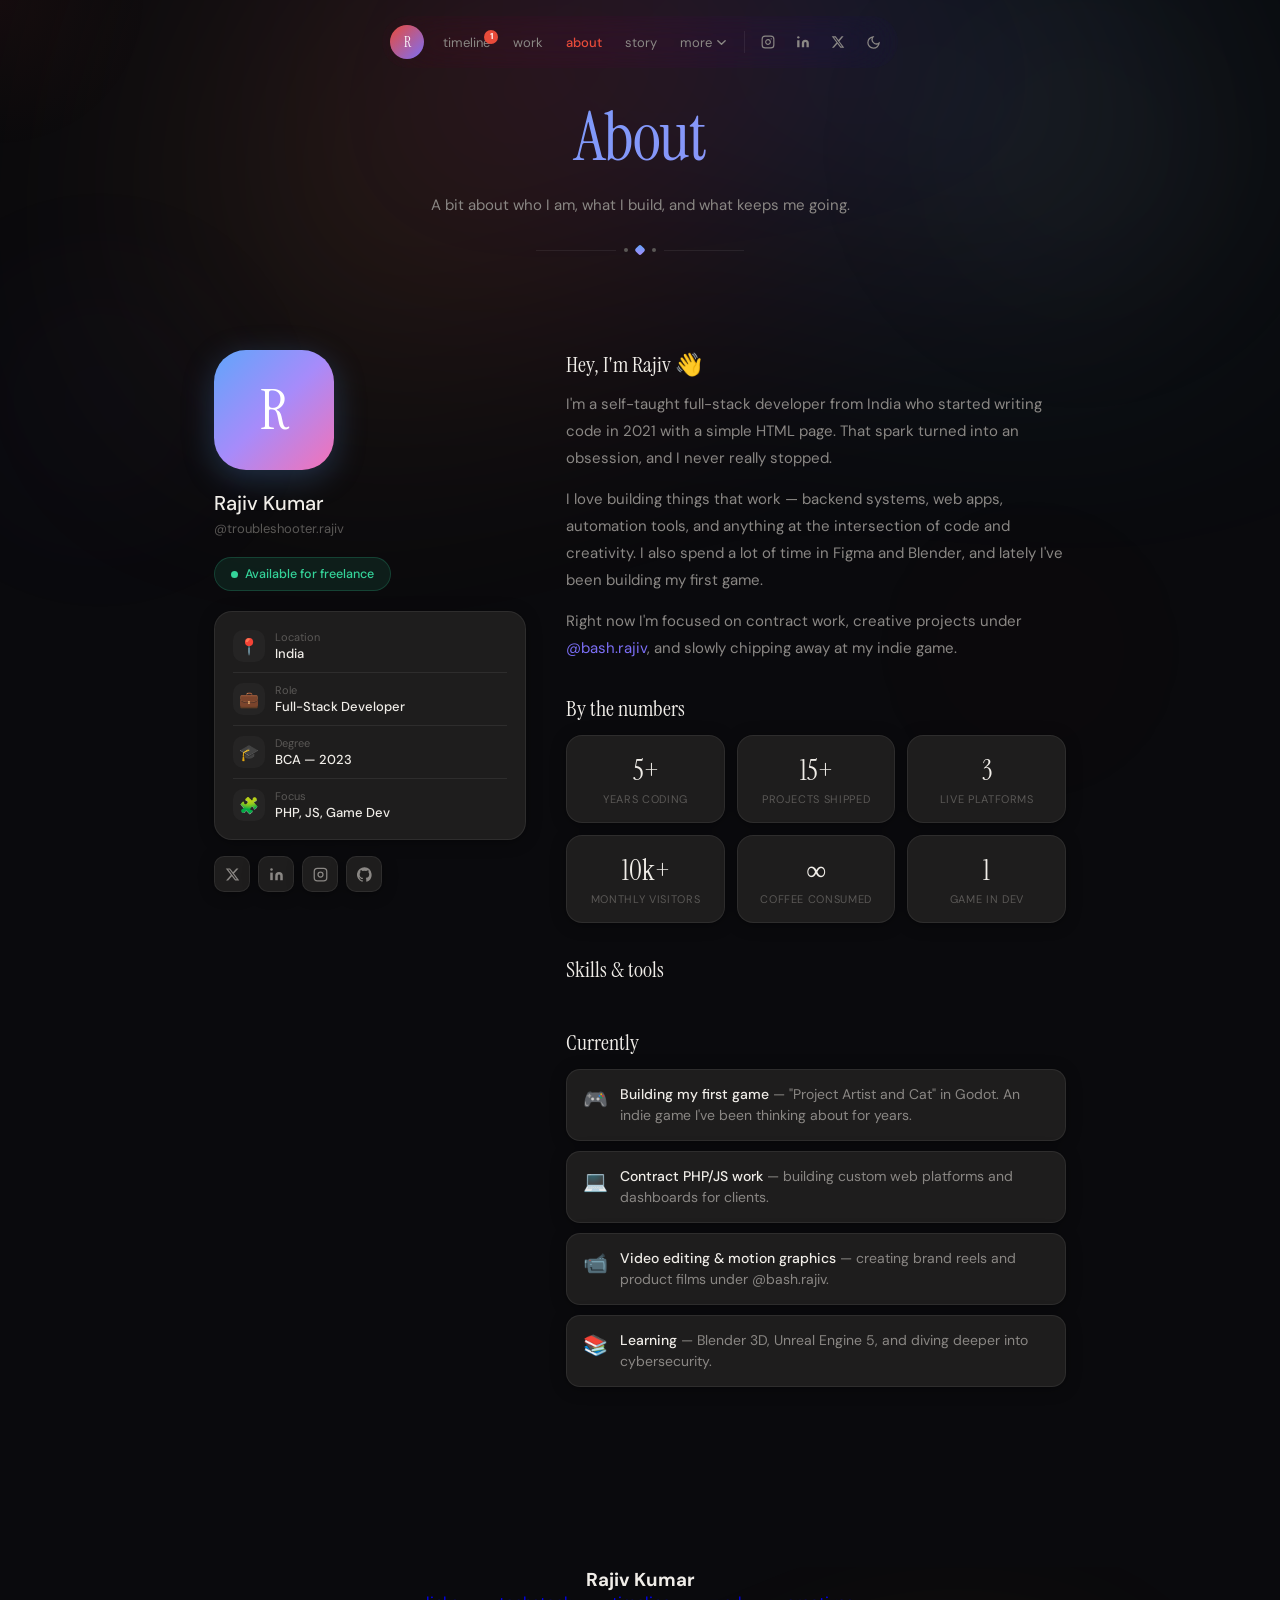
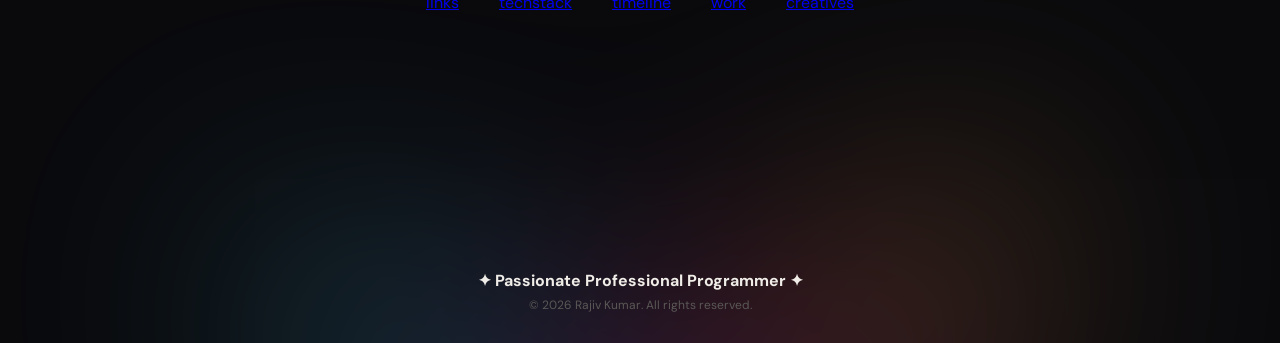
==== about.html @ f14dbd27 "Add files via upload" ====
<!DOCTYPE html>
<html lang="en" data-theme="dark">

<head>
  <meta charset="UTF-8">
  <meta name="viewport" content="width=device-width, initial-scale=1.0">
  <title>Rajiv Kumar — Developer</title>
  <link rel="preconnect" href="https://fonts.googleapis.com">
  <link
    href="https://fonts.googleapis.com/css2?family=Instrument+Serif:ital@0;1&family=DM+Sans:ital,opsz,wght@0,9..40,300;0,9..40,400;0,9..40,500;1,9..40,300&display=swap"
    rel="stylesheet">

  <link rel="stylesheet" href="style.css">
</head>

<body style="background-image: url('./header-gradient.svg');background-repeat: no-repeat;">

  <div class="ambient">
    <div class="ambient-blob"></div>
    <div class="ambient-blob"></div>
    <div class="ambient-blob"></div>
  </div>

  <div class="cursor-glow" id="cursorGlow"></div>


  <nav id="mainNav">
    <!-- avatar (desktop) -->
    <div class="nav-avatar" id="navAvatar">R</div>
    <a href="/timeline" onclick="window.location.href='timeline'" class="nav-link  mobtimelinelink"
      style="position:relative">
      timeline
      <span class="nav-badge">1</span>
    </a>
    <!-- desktop links -->
    <div class="nav-links">
      <a href="/timeline" onclick="window.location.href='timeline'" class="nav-link active" style="position:relative">
        timeline
        <span class="nav-badge">1</span>
      </a>
      <a href="/work" onclick="window.location.href='work'" class="nav-link">work</a>
      <a href="/about" onclick="window.location.href='about'" class="nav-link">about</a>
      <a href="/story" onclick="window.location.href='story'" class="nav-link">story</a>


      <div class="nav-more" id="navMore">
        <button class="nav-more-btn" id="moreBtn">
          more
          <svg width="11" height="11" viewBox="0 0 12 12" fill="none">
            <path d="M2 4L6 8L10 4" stroke="currentColor" stroke-width="1.5" stroke-linecap="round"
              stroke-linejoin="round" />
          </svg>
        </button>
        <div class="dropdown" id="dropdown">
          <a href="/creative" onclick="window.location.href='creative'">Creatives</a>
          <a href="/links" onclick="window.location.href='links'">links</a>

          <a href="/techstack" onclick="window.location.href='techstack'">tech stack</a>
          <a href="https://instagram.com/troubleshooter.rajiv/" target="_blank">photos</a>

        </div>
      </div>
    </div>

    <!-- divider -->
    <div class="nav-divider"></div>

    <!-- icon actions -->
    <div class="nav-actions">
      <a href="https://instagram/troubleshooter.rajiv/" class="nav-icon-btn" title="Instagam">
        <svg width="14" height="14" viewBox="0 0 24 24" fill="currentColor">
          <rect x="2" y="2" width="20" height="20" rx="5" ry="5" fill="none" stroke="currentColor" stroke-width="2" />
          <path d="M16 11.37A4 4 0 1 1 12.63 8 4 4 0 0 1 16 11.37z" fill="none" stroke="currentColor"
            stroke-width="2" />
          <line x1="17.5" y1="6.5" x2="17.51" y2="6.5" stroke="currentColor" stroke-width="2" stroke-linecap="round" />
        </svg>
      </a>
      <!-- Figma -->
      <a class="nav-icon-btn" title="linkedin" href="https://www.linkedin.com/in/rajiv-kumar-dev/">
        <svg width="14" height="14" viewBox="0 0 24 24" fill="currentColor">
          <path d="M16 8a6 6 0 0 1 6 6v7h-4v-7a2 2 0 0 0-2-2 2 2 0 0 0-2 2v7h-4v-7a6 6 0 0 1 6-6z" />
          <rect x="2" y="9" width="4" height="12" />
          <circle cx="4" cy="4" r="2" />
        </svg>
      </a>
      <!-- Twitter -->
      <a href="https://x.com/RajivKumar31499" class="nav-icon-btn" title="Twitter">
        <svg width="14" height="14" viewBox="0 0 24 24" fill="currentColor">
          <path
            d="M18.244 2.25h3.308l-7.227 8.26 8.502 11.24H16.17l-5.214-6.817L4.99 21.75H1.68l7.73-8.835L1.254 2.25H8.08l4.713 6.231zm-1.161 17.52h1.833L7.084 4.126H5.117z" />
        </svg>
      </a>
      <!-- Theme toggle -->
      <button class="nav-icon-btn theme-btn" id="themeBtn" title="Toggle theme">
        <svg class="icon-sun" width="15" height="15" viewBox="0 0 24 24" fill="none" stroke="currentColor"
          stroke-width="2">
          <circle cx="12" cy="12" r="5" />
          <line x1="12" y1="1" x2="12" y2="3" />
          <line x1="12" y1="21" x2="12" y2="23" />
          <line x1="4.22" y1="4.22" x2="5.64" y2="5.64" />
          <line x1="18.36" y1="18.36" x2="19.78" y2="19.78" />
          <line x1="1" y1="12" x2="3" y2="12" />
          <line x1="21" y1="12" x2="23" y2="12" />
          <line x1="4.22" y1="19.78" x2="5.64" y2="18.36" />
          <line x1="18.36" y1="5.64" x2="19.78" y2="4.22" />
        </svg>
        <svg class="icon-moon" width="15" height="15" viewBox="0 0 24 24" fill="none" stroke="currentColor"
          stroke-width="2">
          <path d="M21 12.79A9 9 0 1 1 11.21 3 7 7 0 0 0 21 12.79z" />
        </svg>
      </button>
      <!-- Hamburger — mobile only -->
      <button class="nav-icon-btn nav-mobile-toggle" id="hamburgerBtn" title="Menu" aria-label="Open menu">
        <svg width="16" height="16" viewBox="0 0 20 20" fill="none">
          <rect x="2" y="5" width="16" height="1.8" rx="0.9" fill="currentColor" />
          <rect x="2" y="9.1" width="11" height="1.8" rx="0.9" fill="currentColor" />
          <rect x="2" y="13.2" width="14" height="1.8" rx="0.9" fill="currentColor" />
        </svg>
      </button>
    </div>
  </nav>

  <!-- ═══════════════════════════════════════════
     MOBILE SLIDE DRAWER
═════════════════════════════════════════════ -->
  <div class="drawer-overlay" id="drawerOverlay"></div>

  <div class="drawer" id="drawer" role="dialog" aria-modal="true" aria-label="Navigation menu">
    <!-- header -->
    <div class="drawer-header">
      <div class="drawer-logo">
        <div class="drawer-avatar">R</div>
        <div>
          <div class="drawer-name">Rajiv Kumar</div>
          <div class="drawer-handle">@troubleshooter.rajiv</div>
        </div>
      </div>
      <button class="drawer-close" id="drawerClose" aria-label="Close menu">
        <svg width="13" height="13" viewBox="0 0 14 14" fill="none">
          <path d="M1 1L13 13M13 1L1 13" stroke="currentColor" stroke-width="1.8" stroke-linecap="round" />
        </svg>
      </button>
    </div>

    <!-- body -->
    <div class="drawer-body">
      <div class="drawer-section-label">Navigation</div>

      <a href="/timeline" onclick="window.location.href='timeline'" class="drawer-link active" id="dl-timeline">
        <span>timeline</span>
        <span class="drawer-badge">1</span>
      </a>
      <a href="/work" onclick="window.location.href='work'" class="drawer-link" id="dl-work">
        <span>work</span>
      </a>
      <a href="/creative" onclick="window.location.href='creative'" class="drawer-link" id="dl-creative">
        <span>creatives</span>
      </a>
      <a href="/about" onclick="window.location.href='about'" class="drawer-link" id="dl-about">
        <span>about</span>
      </a>
      <a href="/story" onclick="window.location.href='story'" class="drawer-link" id="dl-story">
        <span>story</span>
      </a>

      <div class="drawer-divider"></div>
      <div class="drawer-section-label">More</div>

      <a href="/links" onclick="window.location.href='links'" class="drawer-link">links</a>

      <a href="/techstack" onclick="window.location.href='techstack'" class="drawer-link">tech stack</a>
      <a href="https://instagram.com/troubleshooter.rajiv/" target="_blank" class="drawer-link">photos</a>

    </div>
  </div>
  <style>
    .page-header {
      text-align: center;
      padding: 100px 24px 48px;
      position: relative;
      z-index: 1;
      opacity: 0;
      animation: fadeUp .7s .15s cubic-bezier(.4, 0, .2, 1) forwards
    }

    .page-title {
      font-family: 'Instrument Serif', serif;
      font-size: clamp(40px, 7vw, 68px);
      font-weight: 400;
      background: linear-gradient(135deg, #60a5fa 0%, #a78bfa 50%, #f472b6 100%);
      -webkit-background-clip: text;
      -webkit-text-fill-color: transparent;
      background-clip: text;
      letter-spacing: -0.02em;
      line-height: 1.1;
      margin-bottom: 18px;
      background-size: 200% 200%;
      animation: gradShift 6s ease infinite
    }

    @keyframes gradShift {
      0% {
        background-position: 0% 50%
      }

      50% {
        background-position: 100% 50%
      }

      100% {
        background-position: 0% 50%
      }
    }

    .page-desc {
      font-size: 15px;
      line-height: 1.7;
      color: var(--text2);
      max-width: 460px;
      margin: 0 auto 28px;
      text-align: center;
      transition: color .4s
    }

    .divider {
      display: flex;
      align-items: center;
      justify-content: center;
      gap: 8px;
      margin-bottom: 48px
    }

    .divider-line {
      height: 1px;
      width: 80px;
      background: var(--border);
      transition: background .4s
    }

    .divider-gem {
      width: 8px;
      height: 8px;
      border-radius: 2px;
      background: linear-gradient(135deg, #60a5fa, #a78bfa);
      transform: rotate(45deg);
      animation: gemPulse 3s ease-in-out infinite
    }

    .divider-dot {
      width: 4px;
      height: 4px;
      border-radius: 50%;
      background: var(--text3);
      transition: background .4s
    }

    @keyframes gemPulse {

      0%,
      100% {
        transform: rotate(45deg) scale(1)
      }

      50% {
        transform: rotate(45deg) scale(1.2);
        box-shadow: 0 0 12px rgba(96, 165, 250, .4)
      }
    }

    main {
      position: relative;
      z-index: 1;
      max-width: 900px;
      margin: 0 auto;
      padding: 0 24px 80px
    }

    .about-grid {
      display: grid;
      grid-template-columns: 1fr 1.6fr;
      gap: 40px;
      align-items: start
    }

    @media(max-width:700px) {
      .about-grid {
        grid-template-columns: 1fr
      }
    }

    /* LEFT COLUMN — Avatar + quick info */
    .about-left {
      position: sticky;
      top: 100px
    }

    .about-avatar {
      width: 120px;
      height: 120px;
      border-radius: 32px;
      background: linear-gradient(135deg, #60a5fa, #a78bfa, #f472b6);
      display: flex;
      align-items: center;
      justify-content: center;
      font-family: 'Instrument Serif', serif;
      font-size: 56px;
      color: white;
      margin-bottom: 20px;
      box-shadow: 0 8px 32px rgba(96, 165, 250, .25);
      transition: transform .3s cubic-bezier(.34, 1.56, .64, 1)
    }

    .about-avatar:hover {
      transform: scale(1.04) rotate(-2deg)
    }

    .about-name {
      font-size: 20px;
      font-weight: 500;
      color: var(--text);
      margin-bottom: 4px;
      transition: color .4s
    }

    .about-handle {
      font-size: 13px;
      color: var(--text3);
      margin-bottom: 20px;
      transition: color .4s
    }

    .about-status {
      display: inline-flex;
      align-items: center;
      gap: 7px;
      padding: 8px 16px;
      border-radius: 100px;
      background: rgba(52, 211, 153, .1);
      border: 1px solid rgba(52, 211, 153, .2);
      color: #34d399;
      font-size: 12.5px;
      font-weight: 500;
      margin-bottom: 20px
    }

    .status-dot {
      width: 7px;
      height: 7px;
      border-radius: 50%;
      background: #34d399;
      animation: statusPulse 2s ease-in-out infinite
    }

    @keyframes statusPulse {

      0%,
      100% {
        opacity: 1;
        transform: scale(1)
      }

      50% {
        opacity: .5;
        transform: scale(.8)
      }
    }

    .about-quick {
      background: var(--surface);
      border: 1px solid var(--border);
      border-radius: 18px;
      padding: 18px;
      box-shadow: var(--card-shadow);
      transition: background .4s, border-color .4s
    }

    .quick-row {
      display: flex;
      align-items: center;
      gap: 10px;
      padding: 10px 0;
      border-bottom: 1px solid var(--border);
      transition: border-color .4s
    }

    .quick-row:last-child {
      border-bottom: none;
      padding-bottom: 0
    }

    .quick-row:first-child {
      padding-top: 0
    }

    .quick-icon {
      width: 32px;
      height: 32px;
      border-radius: 10px;
      background: var(--surface2);
      display: flex;
      align-items: center;
      justify-content: center;
      font-size: 16px;
      flex-shrink: 0;
      transition: background .4s
    }

    .quick-label {
      font-size: 11px;
      color: var(--text3);
      margin-bottom: 1px;
      transition: color .4s
    }

    .quick-val {
      font-size: 13px;
      color: var(--text);
      font-weight: 500;
      transition: color .4s
    }

    .about-socials {
      display: flex;
      gap: 8px;
      margin-top: 16px
    }

    .about-social-btn {
      width: 36px;
      height: 36px;
      border-radius: 10px;
      background: var(--surface);
      border: 1px solid var(--border);
      display: flex;
      align-items: center;
      justify-content: center;
      color: var(--text2);
      text-decoration: none;
      transition: transform .25s cubic-bezier(.34, 1.56, .64, 1), box-shadow .25s, background .2s, color .2s, border-color .2s;
      box-shadow: var(--card-shadow)
    }

    .about-social-btn:hover {
      transform: translateY(-3px) scale(1.1);
      box-shadow: var(--card-hover-shadow);
      color: var(--text)
    }

    /* RIGHT COLUMN — Content */
    .about-right {
      display: flex;
      flex-direction: column;
      gap: 32px
    }

    .about-section {
      opacity: 0;
      transform: translateY(16px)
    }

    .about-section.visible {
      animation: fadeUp .55s cubic-bezier(.4, 0, .2, 1) forwards
    }

    .section-heading {
      font-family: 'Instrument Serif', serif;
      font-size: 22px;
      font-weight: 400;
      color: var(--text);
      margin-bottom: 12px;
      transition: color .4s
    }

    .section-body {
      font-size: 15px;
      line-height: 1.8;
      color: var(--text2);
      transition: color .4s
    }

    .section-body p {
      margin-bottom: 14px
    }

    .section-body p:last-child {
      margin-bottom: 0
    }

    .section-body a {
      color: var(--accent2);
      text-decoration: none
    }

    .section-body a:hover {
      text-decoration: underline
    }

    /* Stats */
    .stats-grid {
      display: grid;
      grid-template-columns: repeat(3, 1fr);
      gap: 12px
    }

    .stat-card {
      background: var(--surface);
      border: 1px solid var(--border);
      border-radius: 16px;
      padding: 16px;
      text-align: center;
      box-shadow: var(--card-shadow);
      transition: transform .25s cubic-bezier(.34, 1.56, .64, 1), box-shadow .25s, background .4s
    }

    .stat-card:hover {
      transform: translateY(-3px);
      box-shadow: var(--card-hover-shadow)
    }

    .stat-num {
      font-family: 'Instrument Serif', serif;
      font-size: 28px;
      font-weight: 400;
      color: var(--text);
      transition: color .4s
    }

    .stat-lbl {
      font-size: 11px;
      color: var(--text3);
      margin-top: 3px;
      text-transform: uppercase;
      letter-spacing: .06em;
      transition: color .4s
    }

    /* Skills */
    .skills-grid {
      display: flex;
      flex-wrap: wrap;
      gap: 8px
    }

    .skill-tag {
      padding: 7px 16px;
      border-radius: 100px;
      background: var(--surface);
      border: 1px solid var(--border);
      font-size: 13px;
      color: var(--text2);
      font-weight: 500;
      box-shadow: var(--card-shadow);
      transition: transform .2s, box-shadow .2s, background .2s, color .2s;
      cursor: default
    }

    .skill-tag:hover {
      transform: translateY(-2px) scale(1.04);
      box-shadow: var(--card-hover-shadow);
      color: var(--text)
    }

    /* Currently section */
    .currently-list {
      display: flex;
      flex-direction: column;
      gap: 10px
    }

    .currently-item {
      display: flex;
      align-items: flex-start;
      gap: 12px;
      padding: 14px 16px;
      background: var(--surface);
      border: 1px solid var(--border);
      border-radius: 14px;
      box-shadow: var(--card-shadow);
      transition: background .4s, border-color .4s
    }

    .currently-icon {
      font-size: 20px;
      flex-shrink: 0;
      margin-top: 2px
    }

    .currently-text {
      font-size: 14px;
      color: var(--text2);
      line-height: 1.5;
      transition: color .4s
    }

    .currently-text strong {
      color: var(--text);
      font-weight: 500
    }

    @keyframes fadeUp {
      to {
        opacity: 1;
        transform: translateY(0)
      }
    }

    ::-webkit-scrollbar {
      width: 5px
    }

    ::-webkit-scrollbar-track {
      background: transparent
    }

    ::-webkit-scrollbar-thumb {
      background: var(--border);
      border-radius: 3px
    }
  </style>

  <div class="page-header">
    <h1 class="page-title">About</h1>
    <p class="page-desc">A bit about who I am, what I build, and what keeps me going.</p>
    <div class="divider">
      <div class="divider-line"></div>
      <div class="divider-dot"></div>
      <div class="divider-gem"></div>
      <div class="divider-dot"></div>
      <div class="divider-line"></div>
    </div>
  </div>

  <main>
    <div class="about-grid">
      <!-- LEFT -->
      <div class="about-left">
        <div class="about-avatar">R</div>
        <div class="about-name">Rajiv Kumar</div>
        <div class="about-handle">@troubleshooter.rajiv</div>
        <div class="about-status">
          <span class="status-dot"></span>
          Available for freelance
        </div>
        <div class="about-quick">
          <div class="quick-row">
            <div class="quick-icon">📍</div>
            <div>
              <div class="quick-label">Location</div>
              <div class="quick-val">India</div>
            </div>
          </div>
          <div class="quick-row">
            <div class="quick-icon">💼</div>
            <div>
              <div class="quick-label">Role</div>
              <div class="quick-val">Full-Stack Developer</div>
            </div>
          </div>
          <div class="quick-row">
            <div class="quick-icon">🎓</div>
            <div>
              <div class="quick-label">Degree</div>
              <div class="quick-val">BCA — 2023</div>
            </div>
          </div>
          <div class="quick-row">
            <div class="quick-icon">🧩</div>
            <div>
              <div class="quick-label">Focus</div>
              <div class="quick-val">PHP, JS, Game Dev</div>
            </div>
          </div>
        </div>
        <div class="about-socials">
          <a href="https://x.com/RajivKumar31499" class="about-social-btn" target="_blank" title="Twitter">
            <svg width="15" height="15" viewBox="0 0 24 24" fill="currentColor">
              <path
                d="M18.244 2.25h3.308l-7.227 8.26 8.502 11.24H16.17l-5.214-6.817L4.99 21.75H1.68l7.73-8.835L1.254 2.25H8.08l4.713 6.231zm-1.161 17.52h1.833L7.084 4.126H5.117z" />
            </svg>
          </a>
          <a href="https://www.linkedin.com/in/rajiv-kumar-dev/" class="about-social-btn" target="_blank"
            title="LinkedIn">
            <svg width="15" height="15" viewBox="0 0 24 24" fill="currentColor">
              <path d="M16 8a6 6 0 0 1 6 6v7h-4v-7a2 2 0 0 0-2-2 2 2 0 0 0-2 2v7h-4v-7a6 6 0 0 1 6-6z" />
              <rect x="2" y="9" width="4" height="12" />
              <circle cx="4" cy="4" r="2" />
            </svg>
          </a>
          <a href="https://instagram.com/bash.rajiv/" class="about-social-btn" target="_blank" title="Instagram">
            <svg width="15" height="15" viewBox="0 0 24 24" fill="none" stroke="currentColor" stroke-width="2">
              <rect x="2" y="2" width="20" height="20" rx="5" />
              <circle cx="12" cy="12" r="4" />
              <circle cx="17.5" cy="6.5" r="0.5" fill="currentColor" stroke="none" />
            </svg>
          </a>
          <a href="https://github.com/" class="about-social-btn" target="_blank" title="GitHub">
            <svg width="15" height="15" viewBox="0 0 24 24" fill="currentColor">
              <path
                d="M12 .3a12 12 0 0 0-3.8 23.4c.6.1.8-.3.8-.6v-2.2c-3.3.7-4-1.6-4-1.6-.5-1.4-1.3-1.8-1.3-1.8-1.1-.7.1-.7.1-.7 1.2.1 1.8 1.2 1.8 1.2 1.1 1.8 2.8 1.3 3.5 1 .1-.8.4-1.3.7-1.6-2.7-.3-5.5-1.3-5.5-5.9 0-1.3.5-2.4 1.2-3.2-.1-.3-.5-1.5.1-3.2 0 0 1-.3 3.3 1.2a11.5 11.5 0 0 1 6 0c2.3-1.5 3.3-1.2 3.3-1.2.6 1.7.2 2.9.1 3.2.8.8 1.2 1.9 1.2 3.2 0 4.6-2.8 5.6-5.5 5.9.4.4.8 1.1.8 2.2v3.3c0 .3.2.7.8.6A12 12 0 0 0 12 .3z" />
            </svg>
          </a>
        </div>
      </div>

      <!-- RIGHT -->
      <div class="about-right">
        <div class="about-section">
          <div class="section-heading">Hey, I'm Rajiv 👋</div>
          <div class="section-body">
            <p>I'm a self-taught full-stack developer from India who started writing code in 2021 with a simple HTML
              page.
              That spark turned into an obsession, and I never really stopped.</p>
            <p>I love building things that work — backend systems, web apps, automation tools, and anything at the
              intersection of code and creativity. I also spend a lot of time in Figma and Blender, and lately I've been
              building my first game.</p>
            <p>Right now I'm focused on contract work, creative projects under <a
                href="https://instagram.com/bash.rajiv/" target="_blank">@bash.rajiv</a>, and slowly chipping away at my
              indie game.</p>
          </div>
        </div>

        <div class="about-section">
          <div class="section-heading">By the numbers</div>
          <div class="stats-grid">
            <div class="stat-card">
              <div class="stat-num">5+</div>
              <div class="stat-lbl">Years coding</div>
            </div>
            <div class="stat-card">
              <div class="stat-num">15+</div>
              <div class="stat-lbl">Projects shipped</div>
            </div>
            <div class="stat-card">
              <div class="stat-num">3</div>
              <div class="stat-lbl">Live platforms</div>
            </div>
            <div class="stat-card">
              <div class="stat-num">10k+</div>
              <div class="stat-lbl">Monthly visitors</div>
            </div>
            <div class="stat-card">
              <div class="stat-num">∞</div>
              <div class="stat-lbl">Coffee consumed</div>
            </div>
            <div class="stat-card">
              <div class="stat-num">1</div>
              <div class="stat-lbl">Game in dev</div>
            </div>
          </div>
        </div>

        <div class="about-section">
          <div class="section-heading">Skills & tools</div>
          <div class="skills-grid" id="skillsGrid">
            <!-- Populated from techstack CSV by JS -->
          </div>
        </div>

        <div class="about-section">
          <div class="section-heading">Currently</div>
          <div class="currently-list">
            <div class="currently-item">
              <div class="currently-icon">🎮</div>
              <div class="currently-text"><strong>Building my first game</strong> — "Project Artist and Cat" in Godot.
                An
                indie game I've been thinking about for years.</div>
            </div>
            <div class="currently-item">
              <div class="currently-icon">💻</div>
              <div class="currently-text"><strong>Contract PHP/JS work</strong> — building custom web platforms and
                dashboards for clients.</div>
            </div>
            <div class="currently-item">
              <div class="currently-icon">📹</div>
              <div class="currently-text"><strong>Video editing & motion graphics</strong> — creating brand reels and
                product films under @bash.rajiv.</div>
            </div>
            <div class="currently-item">
              <div class="currently-icon">📚</div>
              <div class="currently-text"><strong>Learning</strong> — Blender 3D, Unreal Engine 5, and diving deeper
                into
                cybersecurity.</div>
            </div>
          </div>
        </div>
      </div>
    </div>
  </main>
  <script>
    // Populate skills from CSV
    async function loadSkills() {
      const data = await fetchCSV('/data/techstack.csv');
      const uniqueNames = [...new Set(data.map(d => d.name))].slice(0, 24);
      const grid = document.getElementById('skillsGrid');
      grid.innerHTML = uniqueNames.map(name => `<span class="skill-tag">${name}</span>`).join('');
    }
    loadSkills();

    // Section reveal observer
    const io = new IntersectionObserver(entries => {
      entries.forEach(e => { if (e.isIntersecting) { e.target.classList.add('visible'); io.unobserve(e.target); } });
    }, { threshold: 0.1, rootMargin: '0px 0px -30px 0px' });
    document.querySelectorAll('.about-section').forEach(el => io.observe(el));
  </script>
  <footer>
    <div class="footer-contents">
      <div>
        <h3 class="gr8bh">Rajiv Kumar</h3>
      </div>
      <div class="footer-links">
        <div class="gr8bh"><a class="gr8bh" href="/links">links</a></div>
        <div class="gr8bh"><a class="gr8bh" href="/techstack">techstack</a></div>
        <div class="gr8bh"><a class="gr8bh" href="/timeline">timeline</a></div>
        <div class="gr8bh"><a class="gr8bh" href="/work">work</a></div>
        <div class="gr8bh"><a class="gr8bh" href="/creative">creatives</a></div>
      </div>
      <div style="height: 300px; align-content: flex-end;">
        <h4 class="gr8bh">✦ Passionate Professional Programmer ✦</h4>
        <div style="font-size:12px;color:var(--text3);margin-top:6px;transition:color .4s">
          © <span id="footerYear"></span> Rajiv Kumar. All rights reserved.
        </div>
      </div>
      <div style="height: 30px;"></div>
    </div>
  </footer>
  <script>document.getElementById('footerYear').textContent = new Date().getFullYear();</script>
  <script src="/common.js"></script>
</body>

</html>
---- style.css ----
*,
    *::before,
    *::after {
      box-sizing: border-box;
      margin: 0;
      padding: 0;
    }
    :root {
      --bg: #f5f3ef;
      --bg2: #eceae5;
      --surface: #fff;
      --surface2: #f0ede8;
      --border: rgba(0, 0, 0, 0.08);
      --text: #1a1814;
      --text2: #6b6760;
      --text3: #a09d99;
      --accent: #e84b3a;
      --accent2: #7c6ff7;
      --nav-bg: rgba(245, 243, 239, 0.85);
      --card-shadow: 0 2px 16px rgba(0, 0, 0, 0.06), 0 1px 3px rgba(0, 0, 0, 0.04);
      --card-hover-shadow: 0 12px 40px rgba(0, 0, 0, 0.12), 0 2px 8px rgba(0, 0, 0, 0.06);
      --glow: rgba(232, 75, 58, 0.08);
      --transition: 0.35s cubic-bezier(0.4, 0, 0.2, 1);
      
    }

    [data-theme="dark"] {
      --bg: #0a0a0d;
      --bg2: #191818;
      --surface: #1e1d1d;
      --surface2: #252424;
      --border: rgba(255, 255, 255, 0.07);
      --text: #f0ede8;
      --text2: #8a8784;
      --text3: #5a5856;
      --nav-bg: rgba(17, 16, 16, 0.85);
      --card-shadow: 0 2px 16px rgba(0, 0, 0, 0.3), 0 1px 3px rgba(0, 0, 0, 0.2);
      --card-hover-shadow: 0 12px 40px rgba(0, 0, 0, 0.5), 0 2px 8px rgba(0, 0, 0, 0.3);
      --glow: rgba(232, 75, 58, 0.05);
    }

    html {
      scroll-behavior: smooth;
    }

    body {
      font-family: 'DM Sans', sans-serif;
      background: var(--bg);
      color: var(--text);
      transition: background var(--transition), color var(--transition);
      overflow-x: hidden;
      min-height: 100vh;
    }

    /* Ambient background */
    .ambient {
      position: fixed;
      inset: 0;
      pointer-events: none;
      z-index: 0;
      overflow: hidden;
    }

    .ambient-blob {
      position: absolute;
      border-radius: 50%;
      filter: blur(80px);
      opacity: 0;
      transition: opacity 1.2s ease;
      animation: blobFloat 12s ease-in-out infinite;
    }

    [data-theme="light"] .ambient-blob {
      opacity: 1;
    }

    [data-theme="dark"] .ambient-blob {
      opacity: 0.4;
    }

    .ambient-blob:nth-child(1) {
      width: 500px;
      height: 500px;
      background: radial-gradient(circle, rgba(232, 75, 58, 0.12), transparent 70%);
      top: -100px;
      right: -50px;
      animation-delay: 0s;
    }

    .ambient-blob:nth-child(2) {
      width: 400px;
      height: 400px;
      background: radial-gradient(circle, rgba(124, 111, 247, 0.1), transparent 70%);
      top: 200px;
      left: -100px;
      animation-delay: -4s;
    }

    .ambient-blob:nth-child(3) {
      width: 300px;
      height: 300px;
      background: radial-gradient(circle, rgba(232, 75, 58, 0.08), transparent 70%);
      bottom: 100px;
      right: 100px;
      animation-delay: -8s;
    }

    @keyframes blobFloat {

      0%,
      100% {
        transform: translateY(0) scale(1);
      }

      33% {
        transform: translateY(-20px) scale(1.03);
      }

      66% {
        transform: translateY(10px) scale(0.98);
      }
    }

    /* NAV */
    /* ──────────────────────────────
     DESKTOP NAV — floating pill
  ────────────────────────────── */
    nav {
      position: fixed;
      top: 16px;
      left: 50%;
      transform: translateX(-50%);
      z-index: 200;
      display: flex;
      align-items: center;
      padding: 0 8px;
      height: 52px;
      width: max-content;
      max-width: calc(100vw - 32px);
      background: var(--nav-glass);
      backdrop-filter: blur(28px) saturate(1.9);
      -webkit-backdrop-filter: blur(28px) saturate(1.9);
      border: 1px solid var(--nav-border);
      border-radius: 999px;
      box-shadow: var(--nav-shadow);
      transition: background var(--transition), border-color var(--transition), box-shadow var(--transition);
      gap: 2px;
    }

    /* avatar */
    .nav-avatar {
      width: 34px;
      height: 34px;
      border-radius: 50%;
      background: linear-gradient(135deg, #e84b3a, #7c6ff7);
      display: flex;
      align-items: center;
      justify-content: center;
      font-family: 'Instrument Serif', serif;
      color: white;
      font-size: 14px;
      flex-shrink: 0;
      cursor: pointer;
      transition: transform 0.3s cubic-bezier(0.34, 1.56, 0.64, 1), box-shadow 0.3s;
      margin-right: 6px;
    }

    .nav-avatar:hover {
      transform: scale(1.12);
      box-shadow: 0 4px 16px rgba(232, 75, 58, 0.4);
    }

    /* links */
    .nav-links {
      display: flex;
      align-items: center;
      gap: 1px;
    }

    .nav-link {
      font-size: 13px;
      font-weight: 400;
      color: var(--text2);
      text-decoration: none;
      padding: 5px 11px;
      border-radius: 999px;
      transition: color 0.2s, background 0.2s;
      position: relative;
      white-space: nowrap;
    }

    .nav-link:hover {
      color: var(--text);
      background: rgba(0, 0, 0, 0.07);
    }

    [data-theme="dark"] .nav-link:hover {
      background: rgba(255, 255, 255, 0.09);
    }

    .nav-link.active {
      color: var(--accent);
      font-weight: 500;
    }

    .nav-badge {
      display: inline-flex;
      align-items: center;
      justify-content: center;
      width: 14px;
      height: 14px;
      background: var(--accent);
      color: white;
      font-size: 8.5px;
      font-weight: 700;
      border-radius: 50%;
      position: absolute;
      top: 1px;
      right: 3px;
    }

    /* more dropdown */
    .nav-more {
      position: relative;
    }

    .nav-more-btn {
      font-size: 13px;
      color: var(--text2);
      background: none;
      border: none;
      cursor: pointer;
      padding: 5px 11px;
      border-radius: 999px;
      display: flex;
      align-items: center;
      gap: 4px;
      font-family: 'DM Sans', sans-serif;
      transition: color 0.2s, background 0.2s;
    }

    .nav-more-btn:hover {
      color: var(--text);
      background: rgba(0, 0, 0, 0.07);
    }

    [data-theme="dark"] .nav-more-btn:hover {
      background: rgba(255, 255, 255, 0.09);
    }

    .nav-more-btn svg {
      transition: transform 0.3s cubic-bezier(0.4, 0, 0.2, 1);
    }

    .nav-more.open .nav-more-btn svg {
      transform: rotate(180deg);
    }

    .dropdown {
      position: absolute;
      top: calc(100% + 10px);
      left: 50%;
      transform: translateX(-50%) translateY(-8px) scale(0.95);
      background: var(--surface);
      border: 1px solid var(--border);
      border-radius: 18px;
      padding: 6px;
      min-width: 160px;
      box-shadow: 0 12px 40px rgba(0, 0, 0, 0.14), 0 2px 8px rgba(0, 0, 0, 0.06);
      opacity: 0;
      pointer-events: none;
      transition: opacity 0.22s ease, transform 0.25s cubic-bezier(0.34, 1.56, 0.64, 1);
      z-index: 300;
    }

    .nav-more.open .dropdown {
      opacity: 1;
      transform: translateX(-50%) translateY(0) scale(1);
      pointer-events: all;
    }

    .dropdown a {
      display: block;
      padding: 8px 14px;
      border-radius: 12px;
      font-size: 13px;
      color: var(--text2);
      text-decoration: none;
      transition: background 0.15s, color 0.15s;
    }

    .dropdown a:hover {
      background: var(--surface2);
      color: var(--text);
    }

    /* divider */
    .nav-divider {
      width: 1px;
      height: 22px;
      background: var(--border);
      margin: 0 4px;
      flex-shrink: 0;
    }

    /* icon actions */
    .nav-actions {
      display: flex;
      align-items: center;
      gap: 1px;
    }

    .mobtimelinelink {
      display: none;
    }

    .nav-icon-btn {
      width: 34px;
      height: 34px;
      border-radius: 999px;
      border: none;
      background: none;
      cursor: pointer;
      display: flex;
      align-items: center;
      justify-content: center;
      color: var(--text2);
      transition: background 0.2s, color 0.2s, transform 0.2s;
      position: relative;
    }

    .nav-icon-btn:hover {
      background: rgba(0, 0, 0, 0.07);
      color: var(--text);
      transform: scale(1.08);
    }

    [data-theme="dark"] .nav-icon-btn:hover {
      background: rgba(255, 255, 255, 0.09);
    }

    /* theme toggle icons */
    .theme-btn .icon-sun,
    .theme-btn .icon-moon {
      position: absolute;
      transition: transform 0.4s cubic-bezier(0.34, 1.56, 0.64, 1), opacity 0.3s;
    }

    [data-theme="light"] .theme-btn .icon-sun {
      transform: scale(1);
      opacity: 1;
    }

    [data-theme="light"] .theme-btn .icon-moon {
      transform: rotate(90deg) scale(0.5);
      opacity: 0;
    }

    [data-theme="dark"] .theme-btn .icon-sun {
      transform: rotate(-90deg) scale(0.5);
      opacity: 0;
    }

    [data-theme="dark"] .theme-btn .icon-moon {
      transform: scale(1);
      opacity: 1;
    }

    /* hide mobile toggle on desktop */
    .nav-mobile-toggle {
      display: none;
    }

    /* ──────────────────────────────
     MOBILE NAV — compact bar + slide drawer
  ────────────────────────────── */
    @media (max-width: 640px) {
      nav {
        top: 12px;
        padding: 0 6px;
        height: 48px;
        gap: 2px;
      }

      /* hide desktop links & more */
      .nav-links,
      .nav-divider,
      .nav-actions .nav-icon-btn:not(.theme-btn):not(.nav-mobile-toggle) {
        display: none;
      }

      .mobtimelinelink {
        display: block;
      }

      /* show hamburger */
      .nav-mobile-toggle {
        display: flex;
      }

      /* mobile right side: theme + hamburger */
      .nav-actions {
        margin-left: 2px;
        gap: 2px;
      }

      .mobtimelinelink {
        display: block !important;
      }
    }

    /* ── SLIDE DRAWER ── */
    .drawer-overlay {
      display: none;
      position: fixed;
      inset: 0;
      z-index: 300;
      background: rgba(0, 0, 0, 0);
      transition: background 0.35s ease;
    }

    .drawer-overlay.open {
      display: block;
      background: rgba(0, 0, 0, 0.28);
    }

    .drawer {
      position: fixed;
      top: 0;
      right: 0;
      bottom: 0;
      width: 280px;
      z-index: 400;
      background: var(--surface);
      border-left: 1px solid var(--border);
      border-radius: 20px 0 0 20px;
      transform: translateX(100%);
      transition: transform 0.38s cubic-bezier(0.4, 0, 0.2, 1);
      padding: 0;
      display: flex;
      flex-direction: column;
      overflow: hidden;
    }

    .drawer.open {
      transform: translateX(0);
    }

    /* drawer header */
    .drawer-header {
      display: flex;
      align-items: center;
      justify-content: space-between;
      padding: 20px 20px 16px;
      border-bottom: 1px solid var(--border);
      flex-shrink: 0;
    }

    .drawer-logo {
      display: flex;
      align-items: center;
      gap: 10px;
    }

    .drawer-avatar {
      width: 36px;
      height: 36px;
      border-radius: 50%;
      background: linear-gradient(135deg, #e84b3a, #7c6ff7);
      display: flex;
      align-items: center;
      justify-content: center;
      font-family: 'Instrument Serif', serif;
      color: white;
      font-size: 14px;
      flex-shrink: 0;
    }

    .drawer-name {
      font-family: 'Instrument Serif', serif;
      font-size: 15px;
      color: var(--text);
      line-height: 1;
    }

    .drawer-handle {
      font-size: 12px;
      color: var(--text3);
      margin-top: 2px;
    }

    .drawer-close {
      width: 32px;
      height: 32px;
      border-radius: 50%;
      border: 1px solid var(--border);
      background: var(--surface2);
      cursor: pointer;
      display: flex;
      align-items: center;
      justify-content: center;
      color: var(--text2);
      transition: background 0.2s, transform 0.2s;
    }

    .drawer-close:hover {
      background: var(--border);
      transform: rotate(90deg);
    }

    /* drawer links */
    .drawer-body {
      flex: 1;
      overflow-y: auto;
      padding: 12px 12px;
    }

    .drawer-section-label {
      font-size: 10px;
      font-weight: 600;
      letter-spacing: 0.1em;
      text-transform: uppercase;
      color: var(--text3);
      padding: 8px 10px 6px;
    }

    .drawer-link {
      display: flex;
      align-items: center;
      justify-content: space-between;
      padding: 11px 12px;
      border-radius: 12px;
      font-size: 14px;
      color: var(--text2);
      text-decoration: none;
      transition: background 0.15s, color 0.15s;
      position: relative;
    }

    .drawer-link:hover {
      background: var(--surface2);
      color: var(--text);
    }

    .drawer-link.active {
      color: var(--accent);
      background: rgba(232, 75, 58, 0.06);
      font-weight: 500;
    }

    .drawer-badge {
      display: inline-flex;
      align-items: center;
      justify-content: center;
      min-width: 18px;
      height: 18px;
      padding: 0 5px;
      background: var(--accent);
      color: white;
      font-size: 9px;
      font-weight: 700;
      border-radius: 999px;
    }

    .drawer-badge.purple {
      background: var(--accent2);
    }

    .drawer-divider {
      height: 1px;
      background: var(--border);
      margin: 8px 10px;
    }

    /* drawer footer — socials */
    .drawer-footer {
      flex-shrink: 0;
      padding: 14px 20px 28px;
      border-top: 1px solid var(--border);
    }

    .drawer-socials {
      display: flex;
      gap: 8px;
    }

    .drawer-social-btn {
      width: 36px;
      height: 36px;
      border-radius: 10px;
      border: 1px solid var(--border);
      background: var(--surface2);
      cursor: pointer;
      display: flex;
      align-items: center;
      justify-content: center;
      color: var(--text2);
      text-decoration: none;
      transition: background 0.2s, color 0.2s, transform 0.2s;
    }

    .drawer-social-btn:hover {
      color: var(--text);
      background: var(--border);
      transform: translateY(-2px);
    }

    /* THEME TRANSITION */
    body.theme-transitioning * {
      transition: background-color 0.4s ease, color 0.4s ease, border-color 0.4s ease !important;
    }

    /* THEME TOGGLE */
    .theme-btn {
      position: relative;
      overflow: hidden;
    }

    .theme-btn .icon-sun,
    .theme-btn .icon-moon {
      position: absolute;
      transition: transform 0.4s cubic-bezier(0.34, 1.56, 0.64, 1), opacity 0.3s ease;
    }

    [data-theme="light"] .theme-btn .icon-sun {
      transform: rotate(0) scale(1);
      opacity: 1;
    }

    [data-theme="light"] .theme-btn .icon-moon {
      transform: rotate(90deg) scale(0.5);
      opacity: 0;
    }

    [data-theme="dark"] .theme-btn .icon-sun {
      transform: rotate(-90deg) scale(0.5);
      opacity: 0;
    }

    [data-theme="dark"] .theme-btn .icon-moon {
      transform: rotate(0) scale(1);
      opacity: 1;
    }

    /* MAIN */
    main {
      position: relative;
      z-index: 1;
      max-width: 780px;
      margin: 0 auto;
      padding: 100px 24px 60px;
    }

    /* SOCIAL LINKS */
    .socials {
      display: flex;
      gap: 16px;
      margin-bottom: 28px;
      opacity: 0;
      transform: translateY(16px);
      animation: fadeUp 0.6s 0.2s cubic-bezier(0.4, 0, 0.2, 1) forwards;
    }

    .social-link {
      display: flex;
      align-items: center;
      gap: 6px;
      font-size: 13px;
      color: var(--text2);
      text-decoration: none;
      transition: color 0.2s, transform 0.2s;
    }

    .social-link:hover {
      color: var(--text);
      transform: translateY(-1px);
    }

    .social-link svg {
      opacity: 0.6;
      transition: opacity 0.2s;
    }

    .social-link:hover svg {
      opacity: 1;
    }

    /* HERO */
    .hero-title {
      font-family: 'Instrument Serif', serif;
      font-size: clamp(42px, 6vw, 64px);
      font-weight: 400;
      line-height: 1.08;
      letter-spacing: -0.02em;
      color: var(--text);
      margin-bottom: 20px;
      opacity: 0;
      transform: translateY(20px);
      animation: fadeUp 0.7s 0.35s cubic-bezier(0.4, 0, 0.2, 1) forwards;
    }

    .hero-title em {
      font-style: italic;
      background: linear-gradient(135deg, #e84b3a, #7c6ff7);
      -webkit-background-clip: text;
      -webkit-text-fill-color: transparent;
      background-clip: text;
    }

    .hero-body {
      font-size: 16px;
      line-height: 1.7;
      color: var(--text2);
      max-width: 560px;
      margin-bottom: 14px;
      opacity: 0;
      transform: translateY(16px);
      animation: fadeUp 0.7s 0.5s cubic-bezier(0.4, 0, 0.2, 1) forwards;
    }

    .hero-body a {
      color: var(--accent2);
      text-decoration: none;
      border-bottom: 1px solid transparent;
      transition: border-color 0.2s;
    }

    .hero-body a:hover {
      border-color: var(--accent2);
    }

    .hero-sub {
      font-size: 14px;
      color: var(--text3);
      margin-bottom: 40px;
      opacity: 0;
      transform: translateY(12px);
      animation: fadeUp 0.7s 0.6s cubic-bezier(0.4, 0, 0.2, 1) forwards;
    }

    .hero-sub a {
      color: var(--accent2);
      text-decoration: none;
    }

    .hero-sub a:hover {
      text-decoration: underline;
    }

    /* FEATURED MARQUEE */
    .marquee-wrapper {
      overflow: hidden;
      margin-bottom: 56px;
      opacity: 0;
      animation: fadeIn 0.8s 0.75s ease forwards;
      position: relative;
    }

    .marquee-wrapper::before,
    .marquee-wrapper::after {
      content: '';
      position: absolute;
      top: 0;
      bottom: 0;
      width: 60px;
      z-index: 2;
    }

    .marquee-wrapper::before {
      left: 0;
      background: linear-gradient(to right, var(--bg), transparent);
    }

    .marquee-wrapper::after {
      right: 0;
      background: linear-gradient(to left, var(--bg), transparent);
    }

    .marquee-track {
      display: flex;
      gap: 32px;
      animation: marquee 22s linear infinite;
      width: max-content;
    }

    .marquee-track:hover {
      animation-play-state: paused;
    }

    @keyframes marquee {
      from {
        transform: translateX(0);
      }

      to {
        transform: translateX(-50%);
      }
    }

    .marquee-item {
      display: flex;
      align-items: center;
      gap: 8px;
      font-size: 13px;
      font-weight: 500;
      color: var(--text3);
      white-space: nowrap;
      transition: color 0.2s;
      cursor: default;
      padding: 6px 0;
    }

    .marquee-item:hover {
      color: var(--text2);
    }

    .marquee-item::before {
      content: '•';
      color: var(--border);
      font-size: 16px;
    }

    /* SECTION */
    .section-header {
      display: flex;
      align-items: center;
      justify-content: space-between;
      margin-bottom: 20px;
    }

    .section-label {
      font-size: 11px;
      font-weight: 600;
      letter-spacing: 0.12em;
      text-transform: uppercase;
      color: var(--text3);
    }

    .section-link {
      font-size: 13px;
      color: var(--text2);
      text-decoration: none;
      display: flex;
      align-items: center;
      gap: 4px;
      transition: color 0.2s, gap 0.2s;
    }

    .section-link:hover {
      color: var(--text);
      gap: 8px;
    }

    /* PROJECT GRID */
    .projects-grid {
      display: flex;
      flex-wrap: wrap;
      /* allow wrapping */
      gap: 12px;
      margin-bottom: 12px;
    }

    .projects-grid>* {
      flex: 0 0 calc(33.333% - 8px);
      /* exactly 3 per row (adjust for gap) */
    }

    .project-card {
      background: var(--surface);
      border-radius: 18px;
      height: 100%;
      border: 1px solid var(--border);
      overflow: hidden;
      cursor: pointer;
      position: relative;
      transition: transform 0.3s cubic-bezier(0.4, 0, 0.2, 1),
        box-shadow 0.3s cubic-bezier(0.4, 0, 0.2, 1),
        border-color 0.3s;
      box-shadow: var(--card-shadow);
      opacity: 0;
      transform: translateY(24px);
    }

    .project-card.visible {
      animation: cardReveal 0.55s cubic-bezier(0.4, 0, 0.2, 1) forwards;
    }

    @keyframes cardReveal {
      to {
        opacity: 1;
        transform: translateY(0);
      }
    }

    .project-card:hover {
      transform: translateY(-4px) scale(1.01);
      box-shadow: var(--card-hover-shadow);
      border-color: rgba(232, 75, 58, 0.15);
    }

    .project-card-img {
      width: 100%;
      aspect-ratio: 1;
      padding: 55px;
      background: var(--surface2);
      display: flex;
      align-items: center;
      justify-content: center;
      position: relative;
      overflow: hidden;
    }

    .project-card-img .app-icon {
      width: 72px;
      align-content: center;
      height: 72px;
      border-radius: 55px;
      display: block;
      align-items: center;
      text-align: center;
      justify-content: center;
      font-size: 32px;
      transition: transform 0.4s cubic-bezier(0.34, 1.56, 0.64, 1);
      box-shadow: 0 8px 24px rgba(0, 0, 0, 0.15);
    }

    .project-card:hover .app-icon {
      transform: scale(1.1) rotate(-2deg);
    }

    .project-card-hover-info {
      position: absolute;
      inset: 0;
      background: rgba(0, 0, 0, 0.55);
      backdrop-filter: blur(6px);
      display: flex;
      flex-direction: column;
      align-items: center;
      justify-content: center;
      padding: 16px;
      opacity: 0;
      transition: opacity 0.3s ease;
      text-align: center;
    }

    [data-theme="light"] .project-card-hover-info {
      background: rgba(255, 255, 255, 0.7);
      backdrop-filter: blur(8px);
    }

    .project-card:hover .project-card-hover-info {
      opacity: 1;
    }

    .project-card-hover-info .hover-title {
      font-family: 'Instrument Serif', serif;
      font-size: 15px;
      color: var(--text);
      margin-bottom: 4px;
    }

    .project-card-hover-info .hover-desc {
      font-size: 11px;
      color: var(--text2);
      line-height: 1.5;
    }


    .project-badge {
      position: absolute;
      top: 10px;
      left: 10px;
      font-size: 9px;
      font-weight: 700;
      letter-spacing: 0.06em;
      padding: 3px 8px;
      border-radius: 20px;
      z-index: 2;
      text-transform: uppercase;
    }

    .badge-wip {
      background: #2d9e5f;
      color: white;
    }

    .badge-new {
      background: #e84b3a;
      color: white;
    }

    .badge-beta {
      background: #7c6ff7;
      color: white;
    }

    .badge-v2 {
      background: var(--text2);
      color: var(--bg);
    }

    /* App icon backgrounds */
    .icon-cat {
      background: linear-gradient(135deg, #1a1a2e, #2d2d44);
    }

    .icon-figma {
      background: linear-gradient(135deg, #0a0a0a, #1a1a1a);
    }

    .icon-page {
      background: linear-gradient(135deg, #3a4fd8, #5b6ff7);
    }

    .icon-star {
      background: linear-gradient(135deg, #ff6b6b, #ffd93d);
    }

    .icon-mix {
      background: linear-gradient(135deg, #0f0f1a, #1a1a2e);
    }

    .icon-3d {
      background: linear-gradient(135deg, #f0ede8, #f0ede8);
    }

    /* Animations */
    @keyframes fadeUp {
      to {
        opacity: 1;
        transform: translateY(0);
      }
    }

    @keyframes fadeIn {
      to {
        opacity: 1;
      }
    }

    /* RIPPLE */
    .ripple {
      position: absolute;
      border-radius: 50%;
      background: rgba(232, 75, 58, 0.15);
      transform: scale(0);
      animation: rippleAnim 0.6s linear;
      pointer-events: none;
    }

    @keyframes rippleAnim {
      to {
        transform: scale(4);
        opacity: 0;
      }
    }

    /* CURSOR GLOW */
    .cursor-glow {
      position: fixed;
      width: 300px;
      height: 300px;
      border-radius: 50%;
      background: radial-gradient(circle, var(--glow) 0%, transparent 70%);
      pointer-events: none;
      transform: translate(-50%, -50%);
      transition: left 0.1s ease, top 0.1s ease;
      z-index: 0;
      mix-blend-mode: normal;
    }

    /* SCROLLBAR */
    ::-webkit-scrollbar {
      width: 6px;
    }

    ::-webkit-scrollbar-track {
      background: transparent;
    }

    ::-webkit-scrollbar-thumb {
      background: var(--border);
      border-radius: 3px;
    }

    /* Stagger delays for cards */
    .project-card:nth-child(1) {
      animation-delay: 0s;
    }

    .project-card:nth-child(2) {
      animation-delay: 0.06s;
    }

    .project-card:nth-child(3) {
      animation-delay: 0.12s;
    }

    .project-card:nth-child(4) {
      animation-delay: 0.05s;
    }

    .project-card:nth-child(5) {
      animation-delay: 0.1s;
    }

    .project-card:nth-child(6) {
      animation-delay: 0.15s;
    }

    /* THEME TRANSITION */
    body.theme-transitioning * {
      transition: background-color 0.4s ease, color 0.4s ease, border-color 0.4s ease, box-shadow 0.4s ease !important;
    }

    @media (max-width: 640px) {

      .nav-link {
        display: none;
      }

      .nav-link.active {
        display: block;
      }

      .projects-grid {
        display: flex;
        flex-wrap: wrap;
        /* allow wrapping */
        gap: 12px;
        margin-bottom: 12px;
      }

      .projects-grid>* {
        flex: 0 0 calc((100% - 12px) / 2);
        /* 2 per row */
      }
    }

    @media (max-width: 440px) {


      .projects-grid>* {
        flex: 0 0 100%;
        /* 1 per row */
      }

      .socials {
        overflow: hidden;
      }
    }

/* footer starts here  */

footer {
    margin-top: 100px;
    text-align: center;
    background: url(footer-gradient.svg) no-repeat center center / cover;
}
.footer-links {
    display: flex;
    gap: 40px;
    justify-content: center;
}
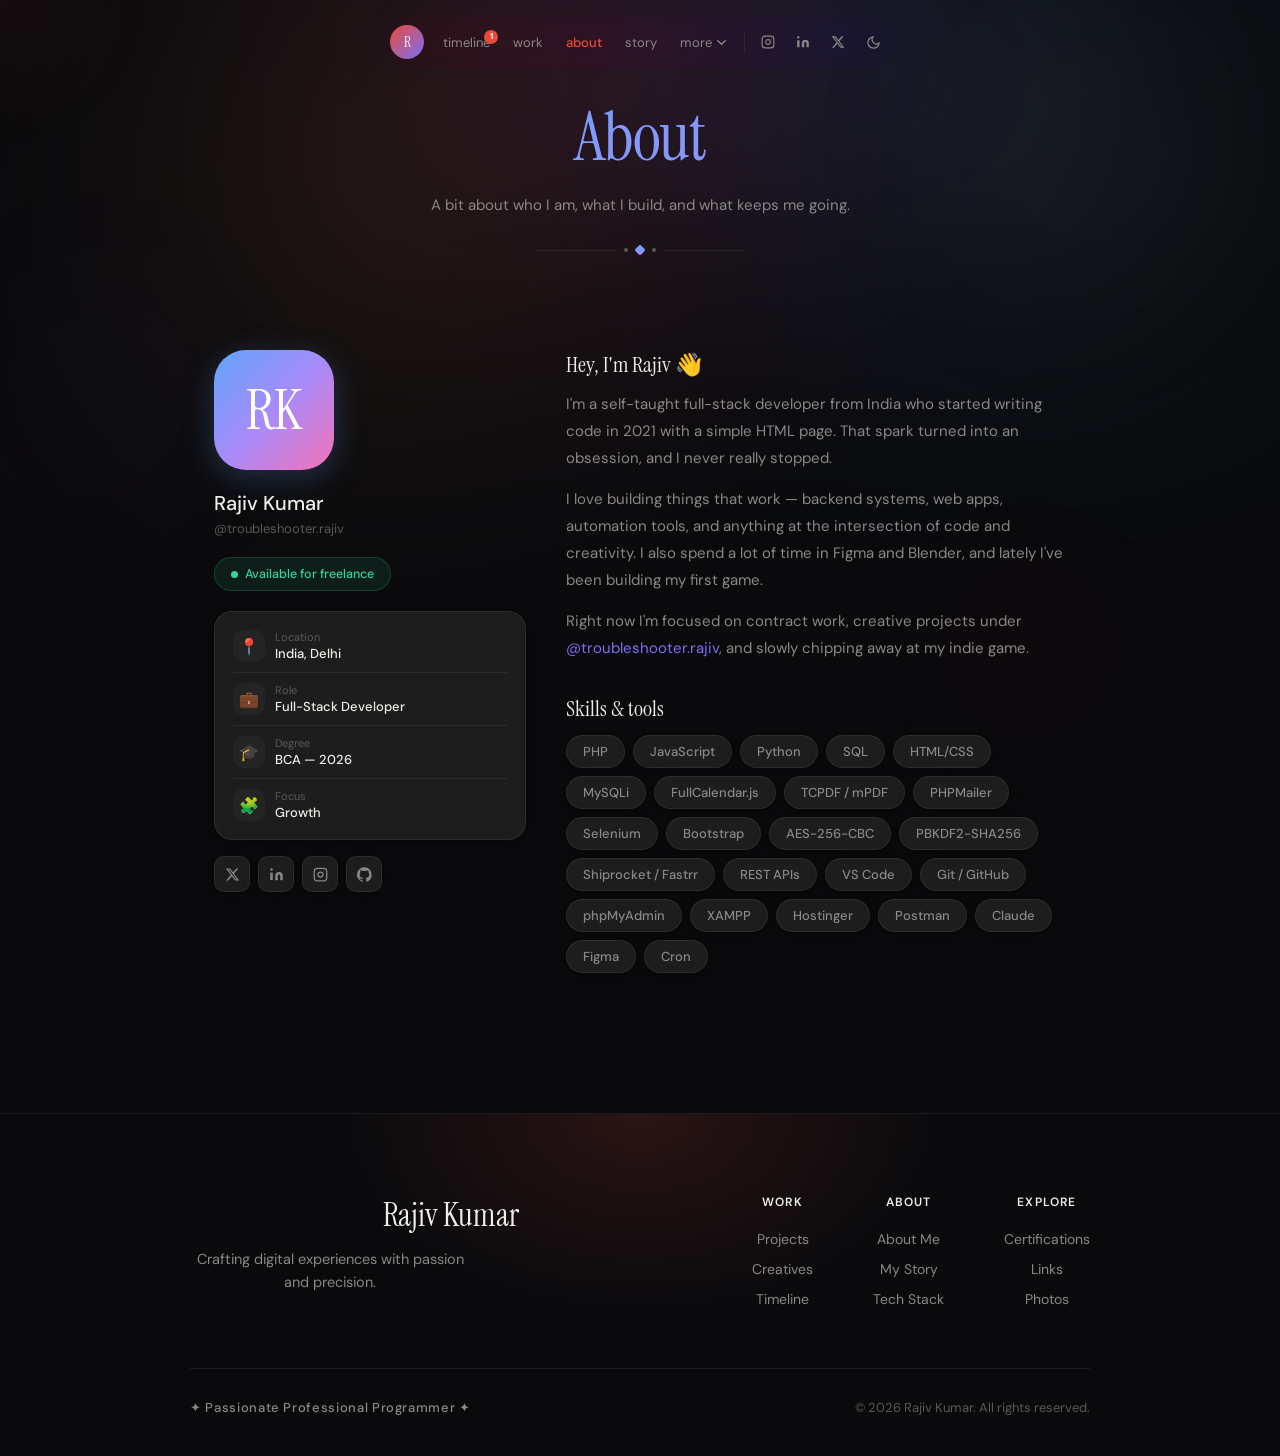
==== commit 102cd6b5: "Add files via upload" ====
--- a/about.html
+++ b/about.html
@@ -1,830 +1,824 @@
-<!DOCTYPE html>
-<html lang="en" data-theme="dark">
+﻿<!DOCTYPE html>
+<html lang="en" data-theme="dark">
+
+<head>
+  <meta charset="UTF-8">
+  <meta name="viewport" content="width=device-width, initial-scale=1.0">
+  <!-- Favicon & Icons -->
+  <link rel="icon" type="image/png" sizes="32x32" href="/r/favicon-32x32.png">
+  <link rel="icon" type="image/png" sizes="16x16" href="/r/favicon-16x16.png">
+  <link rel="shortcut icon" href="/r/favicon-32x32.png">
+  <link rel="apple-touch-icon" sizes="180x180" href="/r/apple-touch-icon.png">
+  <link rel="manifest" href="/r/site.webmanifest">
+  <meta name="theme-color" content="#e84b3a">
+  <!-- SEO -->
+  <meta name="description" content="Learn about Rajiv Kumar — his background, skills, values, and the journey that shaped him as a developer and creative professional.">
+  <meta name="author" content="Rajiv Kumar">
+  <meta name="robots" content="index, follow">
+  <link rel="canonical" href="https://rajivkumar.dev/about.html">
 
-<head>
-  <meta charset="UTF-8">
-  <meta name="viewport" content="width=device-width, initial-scale=1.0">
-  <title>Rajiv Kumar — Developer</title>
-  <link rel="preconnect" href="https://fonts.googleapis.com">
-  <link
-    href="https://fonts.googleapis.com/css2?family=Instrument+Serif:ital@0;1&family=DM+Sans:ital,opsz,wght@0,9..40,300;0,9..40,400;0,9..40,500;1,9..40,300&display=swap"
-    rel="stylesheet">
+  <!-- Open Graph / Facebook -->
+  <meta property="og:type" content="website">
+  <meta property="og:site_name" content="Rajiv Kumar">
+  <meta property="og:url" content="https://rajivkumar.dev/about.html">
+  <meta property="og:title" content="About — Rajiv Kumar">
+  <meta property="og:description" content="Learn about Rajiv Kumar — his background, skills, values, and the journey that shaped him as a developer and creative professional.">
+  <meta property="og:image" content="https://rajivkumar.dev/data/img/og-preview.png">
+  <meta property="og:image:width" content="1200">
+  <meta property="og:image:height" content="630">
+  <meta property="og:image:alt" content="Rajiv Kumar — Developer Portfolio">
 
-  <link rel="stylesheet" href="style.css">
-</head>
-
-<body style="background-image: url('./header-gradient.svg');background-repeat: no-repeat;">
-
-  <div class="ambient">
-    <div class="ambient-blob"></div>
-    <div class="ambient-blob"></div>
-    <div class="ambient-blob"></div>
-  </div>
-
-  <div class="cursor-glow" id="cursorGlow"></div>
-
-
-  <nav id="mainNav">
-    <!-- avatar (desktop) -->
-    <div class="nav-avatar" id="navAvatar">R</div>
-    <a href="/timeline" onclick="window.location.href='timeline'" class="nav-link  mobtimelinelink"
-      style="position:relative">
-      timeline
-      <span class="nav-badge">1</span>
-    </a>
-    <!-- desktop links -->
-    <div class="nav-links">
-      <a href="/timeline" onclick="window.location.href='timeline'" class="nav-link active" style="position:relative">
-        timeline
-        <span class="nav-badge">1</span>
-      </a>
-      <a href="/work" onclick="window.location.href='work'" class="nav-link">work</a>
-      <a href="/about" onclick="window.location.href='about'" class="nav-link">about</a>
-      <a href="/story" onclick="window.location.href='story'" class="nav-link">story</a>
-
-
-      <div class="nav-more" id="navMore">
-        <button class="nav-more-btn" id="moreBtn">
-          more
-          <svg width="11" height="11" viewBox="0 0 12 12" fill="none">
-            <path d="M2 4L6 8L10 4" stroke="currentColor" stroke-width="1.5" stroke-linecap="round"
-              stroke-linejoin="round" />
-          </svg>
-        </button>
-        <div class="dropdown" id="dropdown">
-          <a href="/creative" onclick="window.location.href='creative'">Creatives</a>
-          <a href="/links" onclick="window.location.href='links'">links</a>
-
-          <a href="/techstack" onclick="window.location.href='techstack'">tech stack</a>
-          <a href="https://instagram.com/troubleshooter.rajiv/" target="_blank">photos</a>
-
-        </div>
-      </div>
-    </div>
-
-    <!-- divider -->
-    <div class="nav-divider"></div>
-
-    <!-- icon actions -->
-    <div class="nav-actions">
-      <a href="https://instagram/troubleshooter.rajiv/" class="nav-icon-btn" title="Instagam">
-        <svg width="14" height="14" viewBox="0 0 24 24" fill="currentColor">
-          <rect x="2" y="2" width="20" height="20" rx="5" ry="5" fill="none" stroke="currentColor" stroke-width="2" />
-          <path d="M16 11.37A4 4 0 1 1 12.63 8 4 4 0 0 1 16 11.37z" fill="none" stroke="currentColor"
-            stroke-width="2" />
-          <line x1="17.5" y1="6.5" x2="17.51" y2="6.5" stroke="currentColor" stroke-width="2" stroke-linecap="round" />
-        </svg>
-      </a>
-      <!-- Figma -->
-      <a class="nav-icon-btn" title="linkedin" href="https://www.linkedin.com/in/rajiv-kumar-dev/">
-        <svg width="14" height="14" viewBox="0 0 24 24" fill="currentColor">
-          <path d="M16 8a6 6 0 0 1 6 6v7h-4v-7a2 2 0 0 0-2-2 2 2 0 0 0-2 2v7h-4v-7a6 6 0 0 1 6-6z" />
-          <rect x="2" y="9" width="4" height="12" />
-          <circle cx="4" cy="4" r="2" />
-        </svg>
-      </a>
-      <!-- Twitter -->
-      <a href="https://x.com/RajivKumar31499" class="nav-icon-btn" title="Twitter">
-        <svg width="14" height="14" viewBox="0 0 24 24" fill="currentColor">
-          <path
-            d="M18.244 2.25h3.308l-7.227 8.26 8.502 11.24H16.17l-5.214-6.817L4.99 21.75H1.68l7.73-8.835L1.254 2.25H8.08l4.713 6.231zm-1.161 17.52h1.833L7.084 4.126H5.117z" />
-        </svg>
-      </a>
-      <!-- Theme toggle -->
-      <button class="nav-icon-btn theme-btn" id="themeBtn" title="Toggle theme">
-        <svg class="icon-sun" width="15" height="15" viewBox="0 0 24 24" fill="none" stroke="currentColor"
-          stroke-width="2">
-          <circle cx="12" cy="12" r="5" />
-          <line x1="12" y1="1" x2="12" y2="3" />
-          <line x1="12" y1="21" x2="12" y2="23" />
-          <line x1="4.22" y1="4.22" x2="5.64" y2="5.64" />
-          <line x1="18.36" y1="18.36" x2="19.78" y2="19.78" />
-          <line x1="1" y1="12" x2="3" y2="12" />
-          <line x1="21" y1="12" x2="23" y2="12" />
-          <line x1="4.22" y1="19.78" x2="5.64" y2="18.36" />
-          <line x1="18.36" y1="5.64" x2="19.78" y2="4.22" />
-        </svg>
-        <svg class="icon-moon" width="15" height="15" viewBox="0 0 24 24" fill="none" stroke="currentColor"
-          stroke-width="2">
-          <path d="M21 12.79A9 9 0 1 1 11.21 3 7 7 0 0 0 21 12.79z" />
-        </svg>
-      </button>
-      <!-- Hamburger — mobile only -->
-      <button class="nav-icon-btn nav-mobile-toggle" id="hamburgerBtn" title="Menu" aria-label="Open menu">
-        <svg width="16" height="16" viewBox="0 0 20 20" fill="none">
-          <rect x="2" y="5" width="16" height="1.8" rx="0.9" fill="currentColor" />
-          <rect x="2" y="9.1" width="11" height="1.8" rx="0.9" fill="currentColor" />
-          <rect x="2" y="13.2" width="14" height="1.8" rx="0.9" fill="currentColor" />
-        </svg>
-      </button>
-    </div>
-  </nav>
-
-  <!-- ═══════════════════════════════════════════
-     MOBILE SLIDE DRAWER
-═════════════════════════════════════════════ -->
-  <div class="drawer-overlay" id="drawerOverlay"></div>
-
-  <div class="drawer" id="drawer" role="dialog" aria-modal="true" aria-label="Navigation menu">
-    <!-- header -->
-    <div class="drawer-header">
-      <div class="drawer-logo">
-        <div class="drawer-avatar">R</div>
-        <div>
-          <div class="drawer-name">Rajiv Kumar</div>
-          <div class="drawer-handle">@troubleshooter.rajiv</div>
-        </div>
-      </div>
-      <button class="drawer-close" id="drawerClose" aria-label="Close menu">
-        <svg width="13" height="13" viewBox="0 0 14 14" fill="none">
-          <path d="M1 1L13 13M13 1L1 13" stroke="currentColor" stroke-width="1.8" stroke-linecap="round" />
-        </svg>
-      </button>
-    </div>
-
-    <!-- body -->
-    <div class="drawer-body">
-      <div class="drawer-section-label">Navigation</div>
-
-      <a href="/timeline" onclick="window.location.href='timeline'" class="drawer-link active" id="dl-timeline">
-        <span>timeline</span>
-        <span class="drawer-badge">1</span>
-      </a>
-      <a href="/work" onclick="window.location.href='work'" class="drawer-link" id="dl-work">
-        <span>work</span>
-      </a>
-      <a href="/creative" onclick="window.location.href='creative'" class="drawer-link" id="dl-creative">
-        <span>creatives</span>
-      </a>
-      <a href="/about" onclick="window.location.href='about'" class="drawer-link" id="dl-about">
-        <span>about</span>
-      </a>
-      <a href="/story" onclick="window.location.href='story'" class="drawer-link" id="dl-story">
-        <span>story</span>
-      </a>
-
-      <div class="drawer-divider"></div>
-      <div class="drawer-section-label">More</div>
-
-      <a href="/links" onclick="window.location.href='links'" class="drawer-link">links</a>
-
-      <a href="/techstack" onclick="window.location.href='techstack'" class="drawer-link">tech stack</a>
-      <a href="https://instagram.com/troubleshooter.rajiv/" target="_blank" class="drawer-link">photos</a>
-
-    </div>
-  </div>
-  <style>
-    .page-header {
-      text-align: center;
-      padding: 100px 24px 48px;
-      position: relative;
-      z-index: 1;
-      opacity: 0;
-      animation: fadeUp .7s .15s cubic-bezier(.4, 0, .2, 1) forwards
-    }
-
-    .page-title {
-      font-family: 'Instrument Serif', serif;
-      font-size: clamp(40px, 7vw, 68px);
-      font-weight: 400;
-      background: linear-gradient(135deg, #60a5fa 0%, #a78bfa 50%, #f472b6 100%);
-      -webkit-background-clip: text;
-      -webkit-text-fill-color: transparent;
-      background-clip: text;
-      letter-spacing: -0.02em;
-      line-height: 1.1;
-      margin-bottom: 18px;
-      background-size: 200% 200%;
-      animation: gradShift 6s ease infinite
-    }
-
-    @keyframes gradShift {
-      0% {
-        background-position: 0% 50%
-      }
-
-      50% {
-        background-position: 100% 50%
-      }
-
-      100% {
-        background-position: 0% 50%
-      }
-    }
-
-    .page-desc {
-      font-size: 15px;
-      line-height: 1.7;
-      color: var(--text2);
-      max-width: 460px;
-      margin: 0 auto 28px;
-      text-align: center;
-      transition: color .4s
-    }
-
-    .divider {
-      display: flex;
-      align-items: center;
-      justify-content: center;
-      gap: 8px;
-      margin-bottom: 48px
-    }
-
-    .divider-line {
-      height: 1px;
-      width: 80px;
-      background: var(--border);
-      transition: background .4s
-    }
-
-    .divider-gem {
-      width: 8px;
-      height: 8px;
-      border-radius: 2px;
-      background: linear-gradient(135deg, #60a5fa, #a78bfa);
-      transform: rotate(45deg);
-      animation: gemPulse 3s ease-in-out infinite
-    }
-
-    .divider-dot {
-      width: 4px;
-      height: 4px;
-      border-radius: 50%;
-      background: var(--text3);
-      transition: background .4s
-    }
-
-    @keyframes gemPulse {
-
-      0%,
-      100% {
-        transform: rotate(45deg) scale(1)
-      }
-
-      50% {
-        transform: rotate(45deg) scale(1.2);
-        box-shadow: 0 0 12px rgba(96, 165, 250, .4)
-      }
-    }
-
-    main {
-      position: relative;
-      z-index: 1;
-      max-width: 900px;
-      margin: 0 auto;
-      padding: 0 24px 80px
-    }
-
-    .about-grid {
-      display: grid;
-      grid-template-columns: 1fr 1.6fr;
-      gap: 40px;
-      align-items: start
-    }
-
-    @media(max-width:700px) {
-      .about-grid {
-        grid-template-columns: 1fr
-      }
-    }
-
-    /* LEFT COLUMN — Avatar + quick info */
-    .about-left {
-      position: sticky;
-      top: 100px
-    }
-
-    .about-avatar {
-      width: 120px;
-      height: 120px;
-      border-radius: 32px;
-      background: linear-gradient(135deg, #60a5fa, #a78bfa, #f472b6);
-      display: flex;
-      align-items: center;
-      justify-content: center;
-      font-family: 'Instrument Serif', serif;
-      font-size: 56px;
-      color: white;
-      margin-bottom: 20px;
-      box-shadow: 0 8px 32px rgba(96, 165, 250, .25);
-      transition: transform .3s cubic-bezier(.34, 1.56, .64, 1)
-    }
-
-    .about-avatar:hover {
-      transform: scale(1.04) rotate(-2deg)
-    }
-
-    .about-name {
-      font-size: 20px;
-      font-weight: 500;
-      color: var(--text);
-      margin-bottom: 4px;
-      transition: color .4s
-    }
-
-    .about-handle {
-      font-size: 13px;
-      color: var(--text3);
-      margin-bottom: 20px;
-      transition: color .4s
-    }
-
-    .about-status {
-      display: inline-flex;
-      align-items: center;
-      gap: 7px;
-      padding: 8px 16px;
-      border-radius: 100px;
-      background: rgba(52, 211, 153, .1);
-      border: 1px solid rgba(52, 211, 153, .2);
-      color: #34d399;
-      font-size: 12.5px;
-      font-weight: 500;
-      margin-bottom: 20px
-    }
-
-    .status-dot {
-      width: 7px;
-      height: 7px;
-      border-radius: 50%;
-      background: #34d399;
-      animation: statusPulse 2s ease-in-out infinite
-    }
-
-    @keyframes statusPulse {
-
-      0%,
-      100% {
-        opacity: 1;
-        transform: scale(1)
-      }
-
-      50% {
-        opacity: .5;
-        transform: scale(.8)
-      }
-    }
-
-    .about-quick {
-      background: var(--surface);
-      border: 1px solid var(--border);
-      border-radius: 18px;
-      padding: 18px;
-      box-shadow: var(--card-shadow);
-      transition: background .4s, border-color .4s
-    }
-
-    .quick-row {
-      display: flex;
-      align-items: center;
-      gap: 10px;
-      padding: 10px 0;
-      border-bottom: 1px solid var(--border);
-      transition: border-color .4s
-    }
-
-    .quick-row:last-child {
-      border-bottom: none;
-      padding-bottom: 0
-    }
-
-    .quick-row:first-child {
-      padding-top: 0
-    }
-
-    .quick-icon {
-      width: 32px;
-      height: 32px;
-      border-radius: 10px;
-      background: var(--surface2);
-      display: flex;
-      align-items: center;
-      justify-content: center;
-      font-size: 16px;
-      flex-shrink: 0;
-      transition: background .4s
-    }
-
-    .quick-label {
-      font-size: 11px;
-      color: var(--text3);
-      margin-bottom: 1px;
-      transition: color .4s
-    }
-
-    .quick-val {
-      font-size: 13px;
-      color: var(--text);
-      font-weight: 500;
-      transition: color .4s
-    }
-
-    .about-socials {
-      display: flex;
-      gap: 8px;
-      margin-top: 16px
-    }
-
-    .about-social-btn {
-      width: 36px;
-      height: 36px;
-      border-radius: 10px;
-      background: var(--surface);
-      border: 1px solid var(--border);
-      display: flex;
-      align-items: center;
-      justify-content: center;
-      color: var(--text2);
-      text-decoration: none;
-      transition: transform .25s cubic-bezier(.34, 1.56, .64, 1), box-shadow .25s, background .2s, color .2s, border-color .2s;
-      box-shadow: var(--card-shadow)
-    }
-
-    .about-social-btn:hover {
-      transform: translateY(-3px) scale(1.1);
-      box-shadow: var(--card-hover-shadow);
-      color: var(--text)
-    }
-
-    /* RIGHT COLUMN — Content */
-    .about-right {
-      display: flex;
-      flex-direction: column;
-      gap: 32px
-    }
-
-    .about-section {
-      opacity: 0;
-      transform: translateY(16px)
-    }
-
-    .about-section.visible {
-      animation: fadeUp .55s cubic-bezier(.4, 0, .2, 1) forwards
-    }
-
-    .section-heading {
-      font-family: 'Instrument Serif', serif;
-      font-size: 22px;
-      font-weight: 400;
-      color: var(--text);
-      margin-bottom: 12px;
-      transition: color .4s
-    }
-
-    .section-body {
-      font-size: 15px;
-      line-height: 1.8;
-      color: var(--text2);
-      transition: color .4s
-    }
-
-    .section-body p {
-      margin-bottom: 14px
-    }
-
-    .section-body p:last-child {
-      margin-bottom: 0
-    }
-
-    .section-body a {
-      color: var(--accent2);
-      text-decoration: none
-    }
-
-    .section-body a:hover {
-      text-decoration: underline
-    }
-
-    /* Stats */
-    .stats-grid {
-      display: grid;
-      grid-template-columns: repeat(3, 1fr);
-      gap: 12px
-    }
-
-    .stat-card {
-      background: var(--surface);
-      border: 1px solid var(--border);
-      border-radius: 16px;
-      padding: 16px;
-      text-align: center;
-      box-shadow: var(--card-shadow);
-      transition: transform .25s cubic-bezier(.34, 1.56, .64, 1), box-shadow .25s, background .4s
-    }
-
-    .stat-card:hover {
-      transform: translateY(-3px);
-      box-shadow: var(--card-hover-shadow)
-    }
-
-    .stat-num {
-      font-family: 'Instrument Serif', serif;
-      font-size: 28px;
-      font-weight: 400;
-      color: var(--text);
-      transition: color .4s
-    }
-
-    .stat-lbl {
-      font-size: 11px;
-      color: var(--text3);
-      margin-top: 3px;
-      text-transform: uppercase;
-      letter-spacing: .06em;
-      transition: color .4s
-    }
-
-    /* Skills */
-    .skills-grid {
-      display: flex;
-      flex-wrap: wrap;
-      gap: 8px
-    }
-
-    .skill-tag {
-      padding: 7px 16px;
-      border-radius: 100px;
-      background: var(--surface);
-      border: 1px solid var(--border);
-      font-size: 13px;
-      color: var(--text2);
-      font-weight: 500;
-      box-shadow: var(--card-shadow);
-      transition: transform .2s, box-shadow .2s, background .2s, color .2s;
-      cursor: default
-    }
-
-    .skill-tag:hover {
-      transform: translateY(-2px) scale(1.04);
-      box-shadow: var(--card-hover-shadow);
-      color: var(--text)
-    }
-
-    /* Currently section */
-    .currently-list {
-      display: flex;
-      flex-direction: column;
-      gap: 10px
-    }
-
-    .currently-item {
-      display: flex;
-      align-items: flex-start;
-      gap: 12px;
-      padding: 14px 16px;
-      background: var(--surface);
-      border: 1px solid var(--border);
-      border-radius: 14px;
-      box-shadow: var(--card-shadow);
-      transition: background .4s, border-color .4s
-    }
-
-    .currently-icon {
-      font-size: 20px;
-      flex-shrink: 0;
-      margin-top: 2px
-    }
-
-    .currently-text {
-      font-size: 14px;
-      color: var(--text2);
-      line-height: 1.5;
-      transition: color .4s
-    }
-
-    .currently-text strong {
-      color: var(--text);
-      font-weight: 500
-    }
-
-    @keyframes fadeUp {
-      to {
-        opacity: 1;
-        transform: translateY(0)
-      }
-    }
-
-    ::-webkit-scrollbar {
-      width: 5px
-    }
-
-    ::-webkit-scrollbar-track {
-      background: transparent
-    }
-
-    ::-webkit-scrollbar-thumb {
-      background: var(--border);
-      border-radius: 3px
-    }
-  </style>
-
-  <div class="page-header">
-    <h1 class="page-title">About</h1>
-    <p class="page-desc">A bit about who I am, what I build, and what keeps me going.</p>
-    <div class="divider">
-      <div class="divider-line"></div>
-      <div class="divider-dot"></div>
-      <div class="divider-gem"></div>
-      <div class="divider-dot"></div>
-      <div class="divider-line"></div>
-    </div>
-  </div>
-
-  <main>
-    <div class="about-grid">
-      <!-- LEFT -->
-      <div class="about-left">
-        <div class="about-avatar">R</div>
-        <div class="about-name">Rajiv Kumar</div>
-        <div class="about-handle">@troubleshooter.rajiv</div>
-        <div class="about-status">
-          <span class="status-dot"></span>
-          Available for freelance
-        </div>
-        <div class="about-quick">
-          <div class="quick-row">
-            <div class="quick-icon">📍</div>
-            <div>
-              <div class="quick-label">Location</div>
-              <div class="quick-val">India</div>
-            </div>
-          </div>
-          <div class="quick-row">
-            <div class="quick-icon">💼</div>
-            <div>
-              <div class="quick-label">Role</div>
-              <div class="quick-val">Full-Stack Developer</div>
-            </div>
-          </div>
-          <div class="quick-row">
-            <div class="quick-icon">🎓</div>
-            <div>
-              <div class="quick-label">Degree</div>
-              <div class="quick-val">BCA — 2023</div>
-            </div>
-          </div>
-          <div class="quick-row">
-            <div class="quick-icon">🧩</div>
-            <div>
-              <div class="quick-label">Focus</div>
-              <div class="quick-val">PHP, JS, Game Dev</div>
-            </div>
-          </div>
-        </div>
-        <div class="about-socials">
-          <a href="https://x.com/RajivKumar31499" class="about-social-btn" target="_blank" title="Twitter">
-            <svg width="15" height="15" viewBox="0 0 24 24" fill="currentColor">
-              <path
-                d="M18.244 2.25h3.308l-7.227 8.26 8.502 11.24H16.17l-5.214-6.817L4.99 21.75H1.68l7.73-8.835L1.254 2.25H8.08l4.713 6.231zm-1.161 17.52h1.833L7.084 4.126H5.117z" />
-            </svg>
-          </a>
-          <a href="https://www.linkedin.com/in/rajiv-kumar-dev/" class="about-social-btn" target="_blank"
-            title="LinkedIn">
-            <svg width="15" height="15" viewBox="0 0 24 24" fill="currentColor">
-              <path d="M16 8a6 6 0 0 1 6 6v7h-4v-7a2 2 0 0 0-2-2 2 2 0 0 0-2 2v7h-4v-7a6 6 0 0 1 6-6z" />
-              <rect x="2" y="9" width="4" height="12" />
-              <circle cx="4" cy="4" r="2" />
-            </svg>
-          </a>
-          <a href="https://instagram.com/bash.rajiv/" class="about-social-btn" target="_blank" title="Instagram">
-            <svg width="15" height="15" viewBox="0 0 24 24" fill="none" stroke="currentColor" stroke-width="2">
-              <rect x="2" y="2" width="20" height="20" rx="5" />
-              <circle cx="12" cy="12" r="4" />
-              <circle cx="17.5" cy="6.5" r="0.5" fill="currentColor" stroke="none" />
-            </svg>
-          </a>
-          <a href="https://github.com/" class="about-social-btn" target="_blank" title="GitHub">
-            <svg width="15" height="15" viewBox="0 0 24 24" fill="currentColor">
-              <path
-                d="M12 .3a12 12 0 0 0-3.8 23.4c.6.1.8-.3.8-.6v-2.2c-3.3.7-4-1.6-4-1.6-.5-1.4-1.3-1.8-1.3-1.8-1.1-.7.1-.7.1-.7 1.2.1 1.8 1.2 1.8 1.2 1.1 1.8 2.8 1.3 3.5 1 .1-.8.4-1.3.7-1.6-2.7-.3-5.5-1.3-5.5-5.9 0-1.3.5-2.4 1.2-3.2-.1-.3-.5-1.5.1-3.2 0 0 1-.3 3.3 1.2a11.5 11.5 0 0 1 6 0c2.3-1.5 3.3-1.2 3.3-1.2.6 1.7.2 2.9.1 3.2.8.8 1.2 1.9 1.2 3.2 0 4.6-2.8 5.6-5.5 5.9.4.4.8 1.1.8 2.2v3.3c0 .3.2.7.8.6A12 12 0 0 0 12 .3z" />
-            </svg>
-          </a>
-        </div>
-      </div>
-
-      <!-- RIGHT -->
-      <div class="about-right">
-        <div class="about-section">
-          <div class="section-heading">Hey, I'm Rajiv 👋</div>
-          <div class="section-body">
-            <p>I'm a self-taught full-stack developer from India who started writing code in 2021 with a simple HTML
-              page.
-              That spark turned into an obsession, and I never really stopped.</p>
-            <p>I love building things that work — backend systems, web apps, automation tools, and anything at the
-              intersection of code and creativity. I also spend a lot of time in Figma and Blender, and lately I've been
-              building my first game.</p>
-            <p>Right now I'm focused on contract work, creative projects under <a
-                href="https://instagram.com/bash.rajiv/" target="_blank">@bash.rajiv</a>, and slowly chipping away at my
-              indie game.</p>
-          </div>
-        </div>
-
-        <div class="about-section">
-          <div class="section-heading">By the numbers</div>
-          <div class="stats-grid">
-            <div class="stat-card">
-              <div class="stat-num">5+</div>
-              <div class="stat-lbl">Years coding</div>
-            </div>
-            <div class="stat-card">
-              <div class="stat-num">15+</div>
-              <div class="stat-lbl">Projects shipped</div>
-            </div>
-            <div class="stat-card">
-              <div class="stat-num">3</div>
-              <div class="stat-lbl">Live platforms</div>
-            </div>
-            <div class="stat-card">
-              <div class="stat-num">10k+</div>
-              <div class="stat-lbl">Monthly visitors</div>
-            </div>
-            <div class="stat-card">
-              <div class="stat-num">∞</div>
-              <div class="stat-lbl">Coffee consumed</div>
-            </div>
-            <div class="stat-card">
-              <div class="stat-num">1</div>
-              <div class="stat-lbl">Game in dev</div>
-            </div>
-          </div>
-        </div>
-
-        <div class="about-section">
-          <div class="section-heading">Skills & tools</div>
-          <div class="skills-grid" id="skillsGrid">
-            <!-- Populated from techstack CSV by JS -->
-          </div>
-        </div>
-
-        <div class="about-section">
-          <div class="section-heading">Currently</div>
-          <div class="currently-list">
-            <div class="currently-item">
-              <div class="currently-icon">🎮</div>
-              <div class="currently-text"><strong>Building my first game</strong> — "Project Artist and Cat" in Godot.
-                An
-                indie game I've been thinking about for years.</div>
-            </div>
-            <div class="currently-item">
-              <div class="currently-icon">💻</div>
-              <div class="currently-text"><strong>Contract PHP/JS work</strong> — building custom web platforms and
-                dashboards for clients.</div>
-            </div>
-            <div class="currently-item">
-              <div class="currently-icon">📹</div>
-              <div class="currently-text"><strong>Video editing & motion graphics</strong> — creating brand reels and
-                product films under @bash.rajiv.</div>
-            </div>
-            <div class="currently-item">
-              <div class="currently-icon">📚</div>
-              <div class="currently-text"><strong>Learning</strong> — Blender 3D, Unreal Engine 5, and diving deeper
-                into
-                cybersecurity.</div>
-            </div>
-          </div>
-        </div>
-      </div>
-    </div>
-  </main>
-  <script>
-    // Populate skills from CSV
-    async function loadSkills() {
-      const data = await fetchCSV('/data/techstack.csv');
-      const uniqueNames = [...new Set(data.map(d => d.name))].slice(0, 24);
-      const grid = document.getElementById('skillsGrid');
-      grid.innerHTML = uniqueNames.map(name => `<span class="skill-tag">${name}</span>`).join('');
-    }
-    loadSkills();
-
-    // Section reveal observer
-    const io = new IntersectionObserver(entries => {
-      entries.forEach(e => { if (e.isIntersecting) { e.target.classList.add('visible'); io.unobserve(e.target); } });
-    }, { threshold: 0.1, rootMargin: '0px 0px -30px 0px' });
-    document.querySelectorAll('.about-section').forEach(el => io.observe(el));
-  </script>
-  <footer>
-    <div class="footer-contents">
-      <div>
-        <h3 class="gr8bh">Rajiv Kumar</h3>
-      </div>
-      <div class="footer-links">
-        <div class="gr8bh"><a class="gr8bh" href="/links">links</a></div>
-        <div class="gr8bh"><a class="gr8bh" href="/techstack">techstack</a></div>
-        <div class="gr8bh"><a class="gr8bh" href="/timeline">timeline</a></div>
-        <div class="gr8bh"><a class="gr8bh" href="/work">work</a></div>
-        <div class="gr8bh"><a class="gr8bh" href="/creative">creatives</a></div>
-      </div>
-      <div style="height: 300px; align-content: flex-end;">
-        <h4 class="gr8bh">✦ Passionate Professional Programmer ✦</h4>
-        <div style="font-size:12px;color:var(--text3);margin-top:6px;transition:color .4s">
-          © <span id="footerYear"></span> Rajiv Kumar. All rights reserved.
-        </div>
-      </div>
-      <div style="height: 30px;"></div>
-    </div>
-  </footer>
-  <script>document.getElementById('footerYear').textContent = new Date().getFullYear();</script>
-  <script src="/common.js"></script>
-</body>
-
+  <!-- Twitter Card -->
+  <meta name="twitter:card" content="summary_large_image">
+  <meta name="twitter:site" content="@RajivKumar31499">
+  <meta name="twitter:creator" content="@RajivKumar31499">
+  <meta name="twitter:url" content="https://rajivkumar.dev/about.html">
+  <meta name="twitter:title" content="About — Rajiv Kumar">
+  <meta name="twitter:description" content="Learn about Rajiv Kumar — his background, skills, values, and the journey that shaped him as a developer and creative professional.">
+  <meta name="twitter:image" content="https://rajivkumar.dev/data/img/og-preview.png">
+  <title>About — Rajiv Kumar</title>
+  <link rel="preconnect" href="https://fonts.googleapis.com">
+  <link
+    href="https://fonts.googleapis.com/css2?family=Instrument+Serif:ital@0;1&family=DM+Sans:ital,opsz,wght@0,9..40,300;0,9..40,400;0,9..40,500;1,9..40,300&display=swap"
+    rel="stylesheet">
+
+  <script>document.write('<link rel="stylesheet" href="style.css?v=' + Date.now() + '">');</script>
+</head>
+
+<body style="background-image: url('./header-gradient.svg');background-repeat: no-repeat;">
+
+  <div class="ambient">
+    <div class="ambient-blob"></div>
+    <div class="ambient-blob"></div>
+    <div class="ambient-blob"></div>
+  </div>
+
+  <div class="cursor-glow" id="cursorGlow"></div>
+
+
+  <nav id="mainNav">
+    <!-- avatar (desktop) -->
+    <a href="index.html" style="text-decoration:none;">
+      <div class="nav-avatar" id="navAvatar">R</div>
+    </a>
+    <a href="timeline.html" class="nav-link  mobtimelinelink" style="position:relative">
+      timeline
+      <span class="nav-badge">1</span>
+    </a>
+    <!-- desktop links -->
+    <div class="nav-links">
+      <a href="timeline.html" class="nav-link active" style="position:relative">
+        timeline
+        <span class="nav-badge">1</span>
+      </a>
+      <a href="work.html" class="nav-link">work</a>
+      <a href="about.html" class="nav-link">about</a>
+      <a href="story.html" class="nav-link">story</a>
+
+
+      <div class="nav-more" id="navMore">
+        <button class="nav-more-btn" id="moreBtn">
+          more
+          <svg width="11" height="11" viewBox="0 0 12 12" fill="none">
+            <path d="M2 4L6 8L10 4" stroke="currentColor" stroke-width="1.5" stroke-linecap="round"
+              stroke-linejoin="round" />
+          </svg>
+        </button>
+        <div class="dropdown" id="dropdown">
+          <a href="creative.html">Creatives</a>
+          <a href="certifications.html">certifications</a>
+          <a href="links.html">links</a>
+
+          <a href="techstack.html">tech stack</a>
+          <a href="https://instagram.com/troubleshooter.rajiv/" target="_blank">photos</a>
+
+        </div>
+      </div>
+    </div>
+
+    <!-- divider -->
+    <div class="nav-divider"></div>
+
+    <!-- icon actions -->
+    <div class="nav-actions">
+      <a href="https://instagram.com/troubleshooter.rajiv/" class="nav-icon-btn" title="Instagram" target="_blank">
+        <svg width="14" height="14" viewBox="0 0 24 24" fill="currentColor">
+          <rect x="2" y="2" width="20" height="20" rx="5" ry="5" fill="none" stroke="currentColor" stroke-width="2" />
+          <path d="M16 11.37A4 4 0 1 1 12.63 8 4 4 0 0 1 16 11.37z" fill="none" stroke="currentColor"
+            stroke-width="2" />
+          <line x1="17.5" y1="6.5" x2="17.51" y2="6.5" stroke="currentColor" stroke-width="2" stroke-linecap="round" />
+        </svg>
+      </a>
+      <!-- LinkedIn -->
+      <a class="nav-icon-btn" title="LinkedIn" href="https://www.linkedin.com/in/rajiv-kumar-dev/" target="_blank">
+        <svg width="14" height="14" viewBox="0 0 24 24" fill="currentColor">
+          <path d="M16 8a6 6 0 0 1 6 6v7h-4v-7a2 2 0 0 0-2-2 2 2 0 0 0-2 2v7h-4v-7a6 6 0 0 1 6-6z" />
+          <rect x="2" y="9" width="4" height="12" />
+          <circle cx="4" cy="4" r="2" />
+        </svg>
+      </a>
+      <!-- Twitter -->
+      <a href="https://x.com/RajivKumar31499" class="nav-icon-btn" title="Twitter" target="_blank">
+        <svg width="14" height="14" viewBox="0 0 24 24" fill="currentColor">
+          <path
+            d="M18.244 2.25h3.308l-7.227 8.26 8.502 11.24H16.17l-5.214-6.817L4.99 21.75H1.68l7.73-8.835L1.254 2.25H8.08l4.713 6.231zm-1.161 17.52h1.833L7.084 4.126H5.117z" />
+        </svg>
+      </a>
+      <!-- Theme toggle -->
+      <button class="nav-icon-btn theme-btn" id="themeBtn" title="Toggle theme">
+        <svg class="icon-sun" width="15" height="15" viewBox="0 0 24 24" fill="none" stroke="currentColor"
+          stroke-width="2">
+          <circle cx="12" cy="12" r="5" />
+          <line x1="12" y1="1" x2="12" y2="3" />
+          <line x1="12" y1="21" x2="12" y2="23" />
+          <line x1="4.22" y1="4.22" x2="5.64" y2="5.64" />
+          <line x1="18.36" y1="18.36" x2="19.78" y2="19.78" />
+          <line x1="1" y1="12" x2="3" y2="12" />
+          <line x1="21" y1="12" x2="23" y2="12" />
+          <line x1="4.22" y1="19.78" x2="5.64" y2="18.36" />
+          <line x1="18.36" y1="5.64" x2="19.78" y2="4.22" />
+        </svg>
+        <svg class="icon-moon" width="15" height="15" viewBox="0 0 24 24" fill="none" stroke="currentColor"
+          stroke-width="2">
+          <path d="M21 12.79A9 9 0 1 1 11.21 3 7 7 0 0 0 21 12.79z" />
+        </svg>
+      </button>
+      <!-- Hamburger — mobile only -->
+      <button class="nav-icon-btn nav-mobile-toggle" id="hamburgerBtn" title="Menu" aria-label="Open menu">
+        <svg width="16" height="16" viewBox="0 0 20 20" fill="none">
+          <rect x="2" y="5" width="16" height="1.8" rx="0.9" fill="currentColor" />
+          <rect x="2" y="9.1" width="11" height="1.8" rx="0.9" fill="currentColor" />
+          <rect x="2" y="13.2" width="14" height="1.8" rx="0.9" fill="currentColor" />
+        </svg>
+      </button>
+    </div>
+  </nav>
+
+  <!-- ═══════════════════════════════════════════
+     MOBILE SLIDE DRAWER
+═════════════════════════════════════════════ -->
+  <div class="drawer-overlay" id="drawerOverlay"></div>
+
+  <div class="drawer" id="drawer" role="dialog" aria-modal="true" aria-label="Navigation menu">
+    <!-- header -->
+    <div class="drawer-header">
+      <div class="drawer-logo">
+        <div class="drawer-avatar">RK</div>
+        <div>
+          <div class="drawer-name">Rajiv Kumar</div>
+          <div class="drawer-handle">@troubleshooter.rajiv</div>
+        </div>
+      </div>
+      <button class="drawer-close" id="drawerClose" aria-label="Close menu">
+        <svg width="13" height="13" viewBox="0 0 14 14" fill="none">
+          <path d="M1 1L13 13M13 1L1 13" stroke="currentColor" stroke-width="1.8" stroke-linecap="round" />
+        </svg>
+      </button>
+    </div>
+
+    <!-- body -->
+    <div class="drawer-body">
+      <div class="drawer-section-label">Navigation</div>
+
+      <a href="timeline.html" class="drawer-link active" id="dl-timeline">
+        <span>timeline</span>
+        <span class="drawer-badge">1</span>
+      </a>
+      <a href="work.html" class="drawer-link" id="dl-work">
+        <span>work</span>
+      </a>
+      <a href="creative.html" class="drawer-link" id="dl-creative">
+        <span>creatives</span>
+      </a>
+      <a href="about.html" class="drawer-link" id="dl-about">
+        <span>about</span>
+      </a>
+      <a href="story.html" class="drawer-link" id="dl-story">
+        <span>story</span>
+      </a>
+
+      <div class="drawer-divider"></div>
+      <div class="drawer-section-label">More</div>
+
+      <a href="certifications.html" class="drawer-link">certifications</a>
+      <a href="links.html" class="drawer-link">links</a>
+
+      <a href="techstack.html" class="drawer-link">tech stack</a>
+      <a href="https://instagram.com/troubleshooter.rajiv/" target="_blank" class="drawer-link">photos</a>
+
+    </div>
+  </div>
+  <style>
+    .page-header {
+      text-align: center;
+      padding: 100px 24px 48px;
+      position: relative;
+      z-index: 1;
+      opacity: 0;
+      animation: fadeUp .7s .15s cubic-bezier(.4, 0, .2, 1) forwards
+    }
+
+    .page-title {
+      font-family: 'Instrument Serif', serif;
+      font-size: clamp(40px, 7vw, 68px);
+      font-weight: 400;
+      background: linear-gradient(135deg, #60a5fa 0%, #a78bfa 50%, #f472b6 100%);
+      -webkit-background-clip: text;
+      -webkit-text-fill-color: transparent;
+      background-clip: text;
+      letter-spacing: -0.02em;
+      line-height: 1.1;
+      margin-bottom: 18px;
+      background-size: 200% 200%;
+      animation: gradShift 6s ease infinite
+    }
+
+    @keyframes gradShift {
+      0% {
+        background-position: 0% 50%
+      }
+
+      50% {
+        background-position: 100% 50%
+      }
+
+      100% {
+        background-position: 0% 50%
+      }
+    }
+
+    .page-desc {
+      font-size: 15px;
+      line-height: 1.7;
+      color: var(--text2);
+      max-width: 460px;
+      margin: 0 auto 28px;
+      text-align: center;
+      transition: color .4s
+    }
+
+    .divider {
+      display: flex;
+      align-items: center;
+      justify-content: center;
+      gap: 8px;
+      margin-bottom: 48px
+    }
+
+    .divider-line {
+      height: 1px;
+      width: 80px;
+      background: var(--border);
+      transition: background .4s
+    }
+
+    .divider-gem {
+      width: 8px;
+      height: 8px;
+      border-radius: 2px;
+      background: linear-gradient(135deg, #60a5fa, #a78bfa);
+      transform: rotate(45deg);
+      animation: gemPulse 3s ease-in-out infinite
+    }
+
+    .divider-dot {
+      width: 4px;
+      height: 4px;
+      border-radius: 50%;
+      background: var(--text3);
+      transition: background .4s
+    }
+
+    @keyframes gemPulse {
+
+      0%,
+      100% {
+        transform: rotate(45deg) scale(1)
+      }
+
+      50% {
+        transform: rotate(45deg) scale(1.2);
+        box-shadow: 0 0 12px rgba(96, 165, 250, .4)
+      }
+    }
+
+    main {
+      position: relative;
+      z-index: 1;
+      max-width: 900px;
+      margin: 0 auto;
+      padding: 0 24px 80px
+    }
+
+    .about-grid {
+      display: grid;
+      grid-template-columns: 1fr 1.6fr;
+      gap: 40px;
+      align-items: start
+    }
+
+    @media(max-width:700px) {
+      .about-grid {
+        grid-template-columns: 1fr
+      }
+    }
+
+    /* LEFT COLUMN — Avatar + quick info */
+    .about-left {
+      position: sticky;
+      top: 100px
+    }
+
+    .about-avatar {
+      width: 120px;
+      height: 120px;
+      border-radius: 32px;
+      background: linear-gradient(135deg, #60a5fa, #a78bfa, #f472b6);
+      display: flex;
+      align-items: center;
+      justify-content: center;
+      font-family: 'Instrument Serif', serif;
+      font-size: 56px;
+      color: white;
+      margin-bottom: 20px;
+      box-shadow: 0 8px 32px rgba(96, 165, 250, .25);
+      transition: transform .3s cubic-bezier(.34, 1.56, .64, 1)
+    }
+
+    .about-avatar:hover {
+      transform: scale(1.04) rotate(-2deg)
+    }
+
+    .about-name {
+      font-size: 20px;
+      font-weight: 500;
+      color: var(--text);
+      margin-bottom: 4px;
+      transition: color .4s
+    }
+
+    .about-handle {
+      font-size: 13px;
+      color: var(--text3);
+      margin-bottom: 20px;
+      transition: color .4s
+    }
+
+    .about-status {
+      display: inline-flex;
+      align-items: center;
+      gap: 7px;
+      padding: 8px 16px;
+      border-radius: 100px;
+      background: rgba(52, 211, 153, .1);
+      border: 1px solid rgba(52, 211, 153, .2);
+      color: #34d399;
+      font-size: 12.5px;
+      font-weight: 500;
+      margin-bottom: 20px
+    }
+
+    .status-dot {
+      width: 7px;
+      height: 7px;
+      border-radius: 50%;
+      background: #34d399;
+      animation: statusPulse 2s ease-in-out infinite
+    }
+
+    @keyframes statusPulse {
+
+      0%,
+      100% {
+        opacity: 1;
+        transform: scale(1)
+      }
+
+      50% {
+        opacity: .5;
+        transform: scale(.8)
+      }
+    }
+
+    .about-quick {
+      background: var(--surface);
+      border: 1px solid var(--border);
+      border-radius: 18px;
+      padding: 18px;
+      box-shadow: var(--card-shadow);
+      transition: background .4s, border-color .4s
+    }
+
+    .quick-row {
+      display: flex;
+      align-items: center;
+      gap: 10px;
+      padding: 10px 0;
+      border-bottom: 1px solid var(--border);
+      transition: border-color .4s
+    }
+
+    .quick-row:last-child {
+      border-bottom: none;
+      padding-bottom: 0
+    }
+
+    .quick-row:first-child {
+      padding-top: 0
+    }
+
+    .quick-icon {
+      width: 32px;
+      height: 32px;
+      border-radius: 10px;
+      background: var(--surface2);
+      display: flex;
+      align-items: center;
+      justify-content: center;
+      font-size: 16px;
+      flex-shrink: 0;
+      transition: background .4s
+    }
+
+    .quick-label {
+      font-size: 11px;
+      color: var(--text3);
+      margin-bottom: 1px;
+      transition: color .4s
+    }
+
+    .quick-val {
+      font-size: 13px;
+      color: var(--text);
+      font-weight: 500;
+      transition: color .4s
+    }
+
+    .about-socials {
+      display: flex;
+      gap: 8px;
+      margin-top: 16px
+    }
+
+    .about-social-btn {
+      width: 36px;
+      height: 36px;
+      border-radius: 10px;
+      background: var(--surface);
+      border: 1px solid var(--border);
+      display: flex;
+      align-items: center;
+      justify-content: center;
+      color: var(--text2);
+      text-decoration: none;
+      transition: transform .25s cubic-bezier(.34, 1.56, .64, 1), box-shadow .25s, background .2s, color .2s, border-color .2s;
+      box-shadow: var(--card-shadow)
+    }
+
+    .about-social-btn:hover {
+      transform: translateY(-3px) scale(1.1);
+      box-shadow: var(--card-hover-shadow);
+      color: var(--text)
+    }
+
+    /* RIGHT COLUMN — Content */
+    .about-right {
+      display: flex;
+      flex-direction: column;
+      gap: 32px
+    }
+
+    .about-section {
+      opacity: 0;
+      transform: translateY(16px)
+    }
+
+    .about-section.visible {
+      animation: fadeUp .55s cubic-bezier(.4, 0, .2, 1) forwards
+    }
+
+    .section-heading {
+      font-family: 'Instrument Serif', serif;
+      font-size: 22px;
+      font-weight: 400;
+      color: var(--text);
+      margin-bottom: 12px;
+      transition: color .4s
+    }
+
+    .section-body {
+      font-size: 15px;
+      line-height: 1.8;
+      color: var(--text2);
+      transition: color .4s
+    }
+
+    .section-body p {
+      margin-bottom: 14px
+    }
+
+    .section-body p:last-child {
+      margin-bottom: 0
+    }
+
+    .section-body a {
+      color: var(--accent2);
+      text-decoration: none
+    }
+
+    .section-body a:hover {
+      text-decoration: underline
+    }
+
+    /* Stats */
+    .stats-grid {
+      display: grid;
+      grid-template-columns: repeat(3, 1fr);
+      gap: 12px
+    }
+
+    .stat-card {
+      background: var(--surface);
+      border: 1px solid var(--border);
+      border-radius: 16px;
+      padding: 16px;
+      text-align: center;
+      box-shadow: var(--card-shadow);
+      transition: transform .25s cubic-bezier(.34, 1.56, .64, 1), box-shadow .25s, background .4s
+    }
+
+    .stat-card:hover {
+      transform: translateY(-3px);
+      box-shadow: var(--card-hover-shadow)
+    }
+
+    .stat-num {
+      font-family: 'Instrument Serif', serif;
+      font-size: 28px;
+      font-weight: 400;
+      color: var(--text);
+      transition: color .4s
+    }
+
+    .stat-lbl {
+      font-size: 11px;
+      color: var(--text3);
+      margin-top: 3px;
+      text-transform: uppercase;
+      letter-spacing: .06em;
+      transition: color .4s
+    }
+
+    /* Skills */
+    .skills-grid {
+      display: flex;
+      flex-wrap: wrap;
+      gap: 8px
+    }
+
+    .skill-tag {
+      padding: 7px 16px;
+      border-radius: 100px;
+      background: var(--surface);
+      border: 1px solid var(--border);
+      font-size: 13px;
+      color: var(--text2);
+      font-weight: 500;
+      box-shadow: var(--card-shadow);
+      transition: transform .2s, box-shadow .2s, background .2s, color .2s;
+      cursor: default
+    }
+
+    .skill-tag:hover {
+      transform: translateY(-2px) scale(1.04);
+      box-shadow: var(--card-hover-shadow);
+      color: var(--text)
+    }
+
+    /* Currently section */
+    .currently-list {
+      display: flex;
+      flex-direction: column;
+      gap: 10px
+    }
+
+    .currently-item {
+      display: flex;
+      align-items: flex-start;
+      gap: 12px;
+      padding: 14px 16px;
+      background: var(--surface);
+      border: 1px solid var(--border);
+      border-radius: 14px;
+      box-shadow: var(--card-shadow);
+      transition: background .4s, border-color .4s
+    }
+
+    .currently-icon {
+      font-size: 20px;
+      flex-shrink: 0;
+      margin-top: 2px
+    }
+
+    .currently-text {
+      font-size: 14px;
+      color: var(--text2);
+      line-height: 1.5;
+      transition: color .4s
+    }
+
+    .currently-text strong {
+      color: var(--text);
+      font-weight: 500
+    }
+
+    @keyframes fadeUp {
+      to {
+        opacity: 1;
+        transform: translateY(0)
+      }
+    }
+
+    ::-webkit-scrollbar {
+      width: 5px
+    }
+
+    ::-webkit-scrollbar-track {
+      background: transparent
+    }
+
+    ::-webkit-scrollbar-thumb {
+      background: var(--border);
+      border-radius: 3px
+    }
+  </style>
+
+  <div class="page-header">
+    <h1 class="page-title">About</h1>
+    <p class="page-desc">A bit about who I am, what I build, and what keeps me going.</p>
+    <div class="divider">
+      <div class="divider-line"></div>
+      <div class="divider-dot"></div>
+      <div class="divider-gem"></div>
+      <div class="divider-dot"></div>
+      <div class="divider-line"></div>
+    </div>
+  </div>
+
+  <main>
+    <div class="about-grid">
+      <!-- LEFT -->
+      <div class="about-left">
+        <div class="about-avatar">RK</div>
+        <div class="about-name">Rajiv Kumar</div>
+        <div class="about-handle">@troubleshooter.rajiv</div>
+        <div class="about-status">
+          <span class="status-dot"></span>
+          Available for freelance
+        </div>
+        <div class="about-quick">
+          <div class="quick-row">
+            <div class="quick-icon">📍</div>
+            <div>
+              <div class="quick-label">Location</div>
+              <div class="quick-val">India, Delhi</div>
+            </div>
+          </div>
+          <div class="quick-row">
+            <div class="quick-icon">💼</div>
+            <div>
+              <div class="quick-label">Role</div>
+              <div class="quick-val">Full-Stack Developer</div>
+            </div>
+          </div>
+          <div class="quick-row">
+            <div class="quick-icon">🎓</div>
+            <div>
+              <div class="quick-label">Degree</div>
+              <div class="quick-val">BCA — 2026</div>
+            </div>
+          </div>
+          <div class="quick-row">
+            <div class="quick-icon">🧩</div>
+            <div>
+              <div class="quick-label">Focus</div>
+              <div class="quick-val">Growth</div>
+            </div>
+          </div>
+        </div>
+        <div class="about-socials">
+          <a href="https://x.com/RajivKumar31499" class="about-social-btn" target="_blank" title="Twitter">
+            <svg width="15" height="15" viewBox="0 0 24 24" fill="currentColor">
+              <path
+                d="M18.244 2.25h3.308l-7.227 8.26 8.502 11.24H16.17l-5.214-6.817L4.99 21.75H1.68l7.73-8.835L1.254 2.25H8.08l4.713 6.231zm-1.161 17.52h1.833L7.084 4.126H5.117z" />
+            </svg>
+          </a>
+          <a href="https://www.linkedin.com/in/rajiv-kumar-dev/" class="about-social-btn" target="_blank"
+            title="LinkedIn">
+            <svg width="15" height="15" viewBox="0 0 24 24" fill="currentColor">
+              <path d="M16 8a6 6 0 0 1 6 6v7h-4v-7a2 2 0 0 0-2-2 2 2 0 0 0-2 2v7h-4v-7a6 6 0 0 1 6-6z" />
+              <rect x="2" y="9" width="4" height="12" />
+              <circle cx="4" cy="4" r="2" />
+            </svg>
+          </a>
+          <a href="https://instagram.com/troubleshooter.rajiv/" class="about-social-btn" target="_blank" title="Instagram">
+            <svg width="15" height="15" viewBox="0 0 24 24" fill="none" stroke="currentColor" stroke-width="2">
+              <rect x="2" y="2" width="20" height="20" rx="5" />
+              <circle cx="12" cy="12" r="4" />
+              <circle cx="17.5" cy="6.5" r="0.5" fill="currentColor" stroke="none" />
+            </svg>
+          </a>
+          <a href="https://github.com/IamRajiv18" class="about-social-btn" target="_blank" title="GitHub">
+            <svg width="15" height="15" viewBox="0 0 24 24" fill="currentColor">
+              <path
+                d="M12 .3a12 12 0 0 0-3.8 23.4c.6.1.8-.3.8-.6v-2.2c-3.3.7-4-1.6-4-1.6-.5-1.4-1.3-1.8-1.3-1.8-1.1-.7.1-.7.1-.7 1.2.1 1.8 1.2 1.8 1.2 1.1 1.8 2.8 1.3 3.5 1 .1-.8.4-1.3.7-1.6-2.7-.3-5.5-1.3-5.5-5.9 0-1.3.5-2.4 1.2-3.2-.1-.3-.5-1.5.1-3.2 0 0 1-.3 3.3 1.2a11.5 11.5 0 0 1 6 0c2.3-1.5 3.3-1.2 3.3-1.2.6 1.7.2 2.9.1 3.2.8.8 1.2 1.9 1.2 3.2 0 4.6-2.8 5.6-5.5 5.9.4.4.8 1.1.8 2.2v3.3c0 .3.2.7.8.6A12 12 0 0 0 12 .3z" />
+            </svg>
+          </a>
+        </div>
+      </div>
+
+      <!-- RIGHT -->
+      <div class="about-right">
+        <div class="about-section">
+          <div class="section-heading">Hey, I'm Rajiv 👋</div>
+          <div class="section-body">
+            <p>I'm a self-taught full-stack developer from India who started writing code in 2021 with a simple HTML
+              page. That spark turned into an obsession, and I never really stopped.</p>
+            <p>I love building things that work — backend systems, web apps, automation tools, and anything at the
+              intersection of code and creativity. I also spend a lot of time in Figma and Blender, and lately I've been
+              building my first game.</p>
+            <p>Right now I'm focused on contract work, creative projects under <a
+                href="https://instagram.com/troubleshooter.rajiv/" target="_blank">@troubleshooter.rajiv</a>, and slowly chipping away at my
+              indie game.</p>
+          </div>
+        </div>
+
+     
+
+        <div class="about-section">
+          <div class="section-heading">Skills & tools</div>
+          <div class="skills-grid" id="skillsGrid">
+            <!-- Populated from techstack CSV by JS -->
+          </div>
+        </div>
+
+       
+      </div>
+    </div>
+  </main>
+
+  <script>
+    // Populate skills from CSV
+    async function loadSkills() {
+      const data = await fetchCSV('data/techstack.csv');
+      const uniqueNames = [...new Set(data.map(d => d.name))].slice(0, 24);
+      const grid = document.getElementById('skillsGrid');
+      grid.innerHTML = uniqueNames.map(name => `<span class="skill-tag">${name}</span>`).join('');
+    }
+    document.addEventListener('DOMContentLoaded', loadSkills);
+    // Section reveal observer
+    const io = new IntersectionObserver(entries => {
+      entries.forEach(e => { if (e.isIntersecting) { e.target.classList.add('visible'); io.unobserve(e.target); } });
+    }, { threshold: 0.1, rootMargin: '0px 0px -30px 0px' });
+    document.querySelectorAll('.about-section').forEach(el => io.observe(el));
+  </script>
+    <footer class="site-footer">
+    <div class="footer-glow"></div>
+    <div class="footer-container">
+      <div class="footer-top">
+        <div class="footer-brand">
+          <h3>Rajiv Kumar</h3>
+          <p>Crafting digital experiences with passion and precision.</p>
+        </div>
+        <div class="footer-nav">
+          <div class="footer-nav-col">
+            <h4>Work</h4>
+            <a href="work.html">Projects</a>
+            <a href="creative.html">Creatives</a>
+            <a href="timeline.html">Timeline</a>
+          </div>
+          <div class="footer-nav-col">
+            <h4>About</h4>
+            <a href="about.html">About Me</a>
+            <a href="story.html">My Story</a>
+            <a href="techstack.html">Tech Stack</a>
+          </div>
+          <div class="footer-nav-col">
+            <h4>Explore</h4>
+            <a href="certifications.html">Certifications</a>
+            <a href="links.html">Links</a>
+            <a href="https://instagram.com/troubleshooter.rajiv/" target="_blank" rel="noopener">Photos</a>
+          </div>
+        </div>
+      </div>
+      <div class="footer-bottom">
+        <div class="footer-tagline">✦ Passionate Professional Programmer ✦</div>
+        <div class="footer-copy">© <span class="footer-year"></span> Rajiv Kumar. All rights reserved.</div>
+      </div>
+    </div>
+  </footer>
+  <script>document.querySelectorAll('.footer-year').forEach(el => el.textContent = new Date().getFullYear());</script>
+  <script>document.write('<script src="common.js?v=' + Date.now() + '"><\/script>');</script>
+</body>
+
 </html>
--- a/style.css
+++ b/style.css
@@ -6,6 +6,7 @@
       margin: 0;
       padding: 0;
     }
+
     :root {
       --bg: #f5f3ef;
       --bg2: #eceae5;
@@ -1162,4 +1163,121 @@
     display: flex;
     gap: 40px;
     justify-content: center;
-}+}/* --- SAY HI SECTION --- */
+.say-hi-section {
+    text-align: center;
+    padding: 60px 24px;
+    margin-top: 40px;
+    background: var(--surface2);
+    border-radius: 24px;
+    border: 1px solid var(--border);
+    position: relative;
+    overflow: hidden;
+}
+.say-hi-title {
+    font-family: 'Instrument Serif', serif;
+    font-size: clamp(32px, 5vw, 48px);
+    color: var(--text);
+    margin-bottom: 12px;
+}
+.say-hi-desc {
+    color: var(--text2);
+    margin-bottom: 32px;
+    font-size: 15px;
+}
+.say-hi-actions {
+    display: flex;
+    gap: 16px;
+    justify-content: center;
+    flex-wrap: wrap;
+}
+.btn-primary {
+    display: inline-flex;
+    align-items: center;
+    gap: 8px;
+    padding: 12px 24px;
+    background: var(--text);
+    color: var(--bg);
+    border-radius: 100px;
+    text-decoration: none;
+    font-weight: 500;
+    transition: transform 0.25s, opacity 0.25s;
+}
+.btn-primary:hover {
+    transform: scale(1.04);
+}
+.btn-outline {
+    display: inline-flex;
+    align-items: center;
+    gap: 8px;
+    padding: 12px 24px;
+    background: transparent;
+    color: var(--text);
+    border: 1px solid var(--border);
+    border-radius: 100px;
+    text-decoration: none;
+    font-weight: 500;
+    transition: background 0.25s, transform 0.25s;
+}
+.btn-outline:hover {
+    background: var(--surface);
+    transform: scale(1.04);
+}
+
+/* --- STORY TOGGLE --- */
+.story-toggle-wrapper {
+    display: flex;
+    justify-content: center;
+    margin-bottom: 48px;
+}
+.story-toggle {
+    display: inline-flex;
+    background: var(--surface);
+    border: 1px solid var(--border);
+    border-radius: 100px;
+    padding: 4px;
+}
+.toggle-btn {
+    padding: 8px 24px;
+    border-radius: 100px;
+    border: none;
+    background: transparent;
+    color: var(--text2);
+    font-family: 'DM Sans', sans-serif;
+    font-weight: 500;
+    font-size: 14px;
+    cursor: pointer;
+    transition: all 0.3s;
+}
+.toggle-btn.active {
+    background: var(--text);
+    color: var(--bg);
+}
+.story-view {
+    display: none;
+    animation: fadeUp 0.5s ease forwards;
+}
+.story-view.active {
+    display: block;
+}
+
+
+
+/* Sleek Footer */
+.site-footer { position: relative; margin-top: 60px; padding: 80px 24px 40px; border-top: 1px solid var(--border); background: var(--bg); overflow: hidden; }
+.footer-glow { position: absolute; top: 0; left: 50%; transform: translateX(-50%); width: 600px; height: 200px; background: radial-gradient(ellipse at top, rgba(232, 75, 58, 0.15) 0%, transparent 70%); pointer-events: none; z-index: 0; }
+.footer-container { position: relative; z-index: 1; max-width: 900px; margin: 0 auto; }
+.footer-top { display: flex; justify-content: space-between; flex-wrap: wrap; gap: 40px; margin-bottom: 60px; }
+.footer-brand { flex: 1; min-width: 250px; }
+.footer-brand h3 { font-family: 'Instrument Serif', serif; font-size: 32px; font-weight: 400; color: var(--text); margin-bottom: 12px; }
+.footer-brand p { font-size: 14.5px; color: var(--text2); line-height: 1.6; max-width: 280px; }
+.footer-nav { display: flex; gap: 60px; flex-wrap: wrap; }
+.footer-nav-col { display: flex; flex-direction: column; gap: 12px; }
+.footer-nav-col h4 { font-size: 12px; font-weight: 600; letter-spacing: 0.1em; text-transform: uppercase; color: var(--text); margin-bottom: 8px; }
+.footer-nav-col a { font-size: 14px; color: var(--text2); text-decoration: none; transition: color 0.3s, transform 0.3s; display: inline-block; }
+.footer-nav-col a:hover { color: var(--text); transform: translateX(4px); }
+.footer-bottom { display: flex; align-items: center; justify-content: space-between; flex-wrap: wrap; gap: 20px; padding-top: 30px; border-top: 1px solid var(--border); }
+.footer-tagline { font-size: 13px; font-weight: 500; color: var(--text2); letter-spacing: 0.05em; }
+.footer-copy { font-size: 13px; color: var(--text3); }
+@media (max-width: 768px) { .footer-nav { gap: 40px; } .footer-bottom { flex-direction: column; text-align: center; justify-content: center; } }
+@media (max-width: 600px) { .footer-top { flex-direction: column; gap: 40px; } .footer-nav { gap: 30px; flex-direction: column; } }
